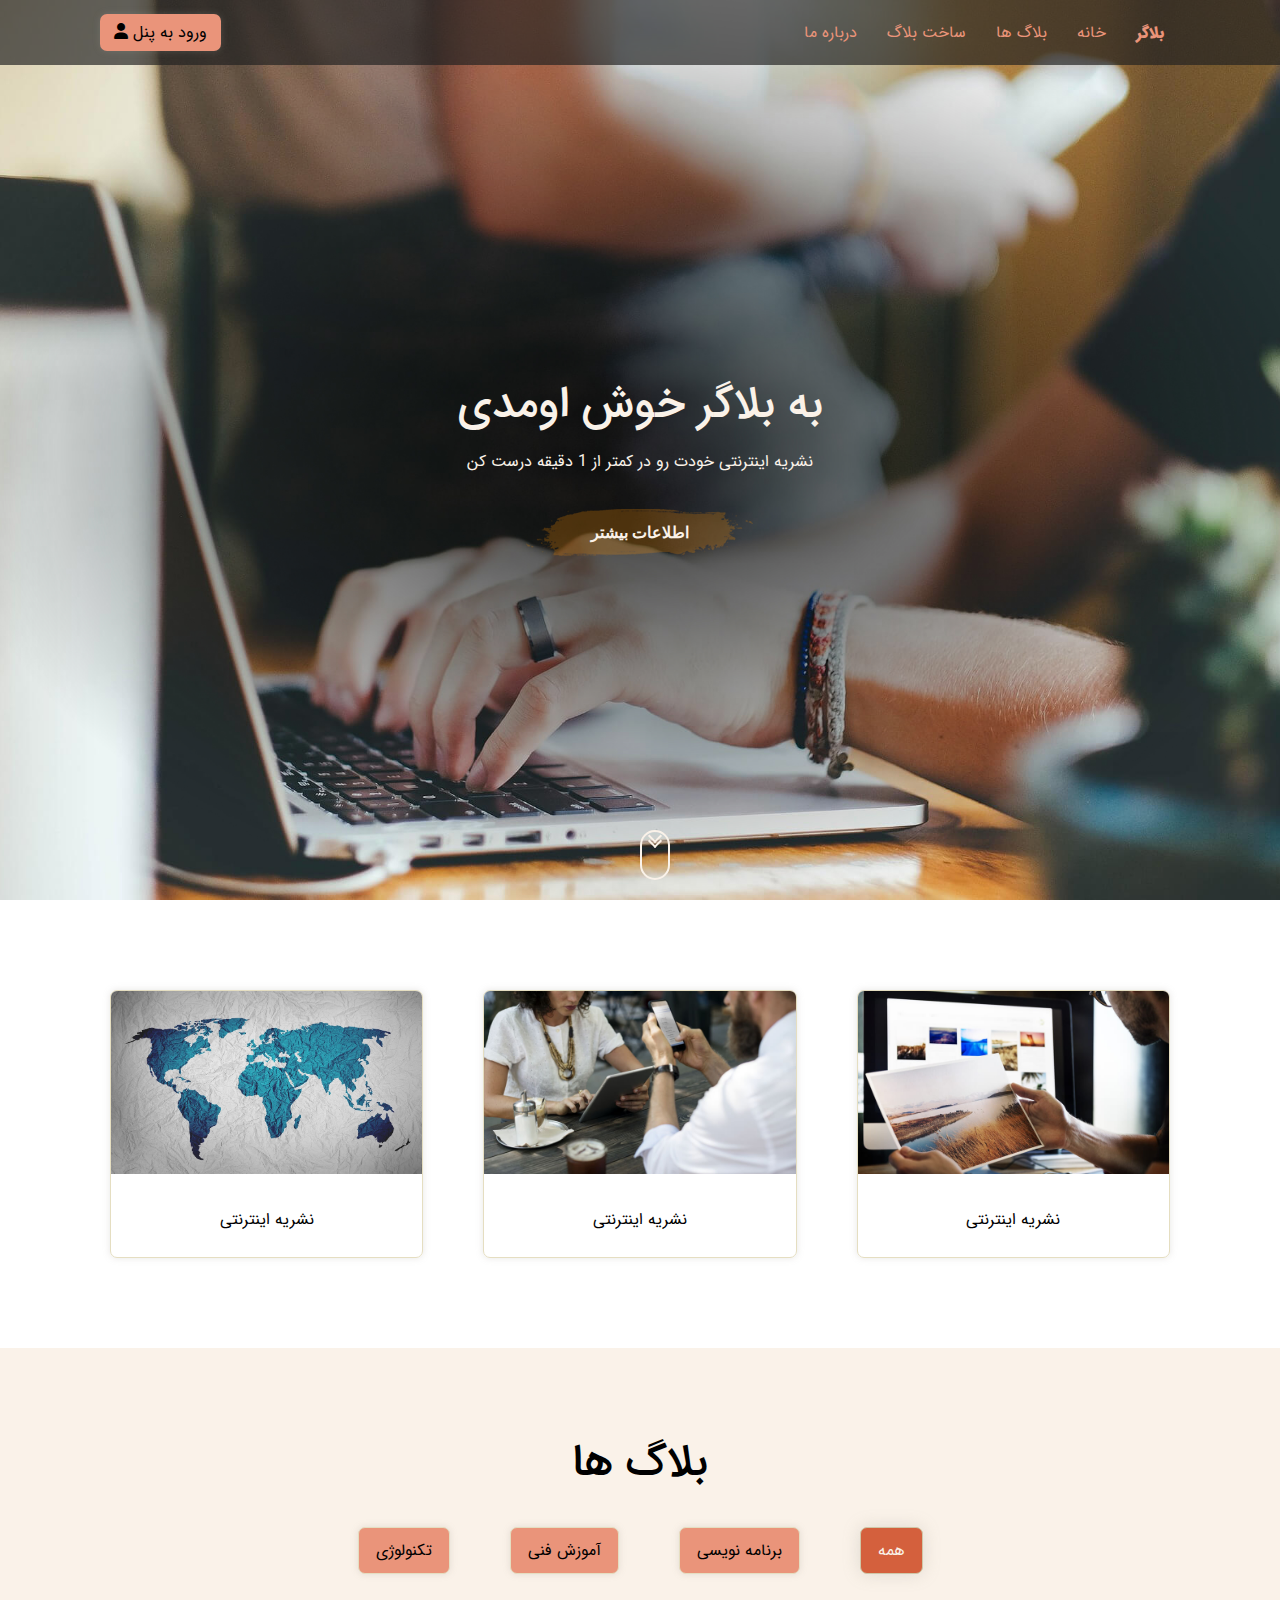
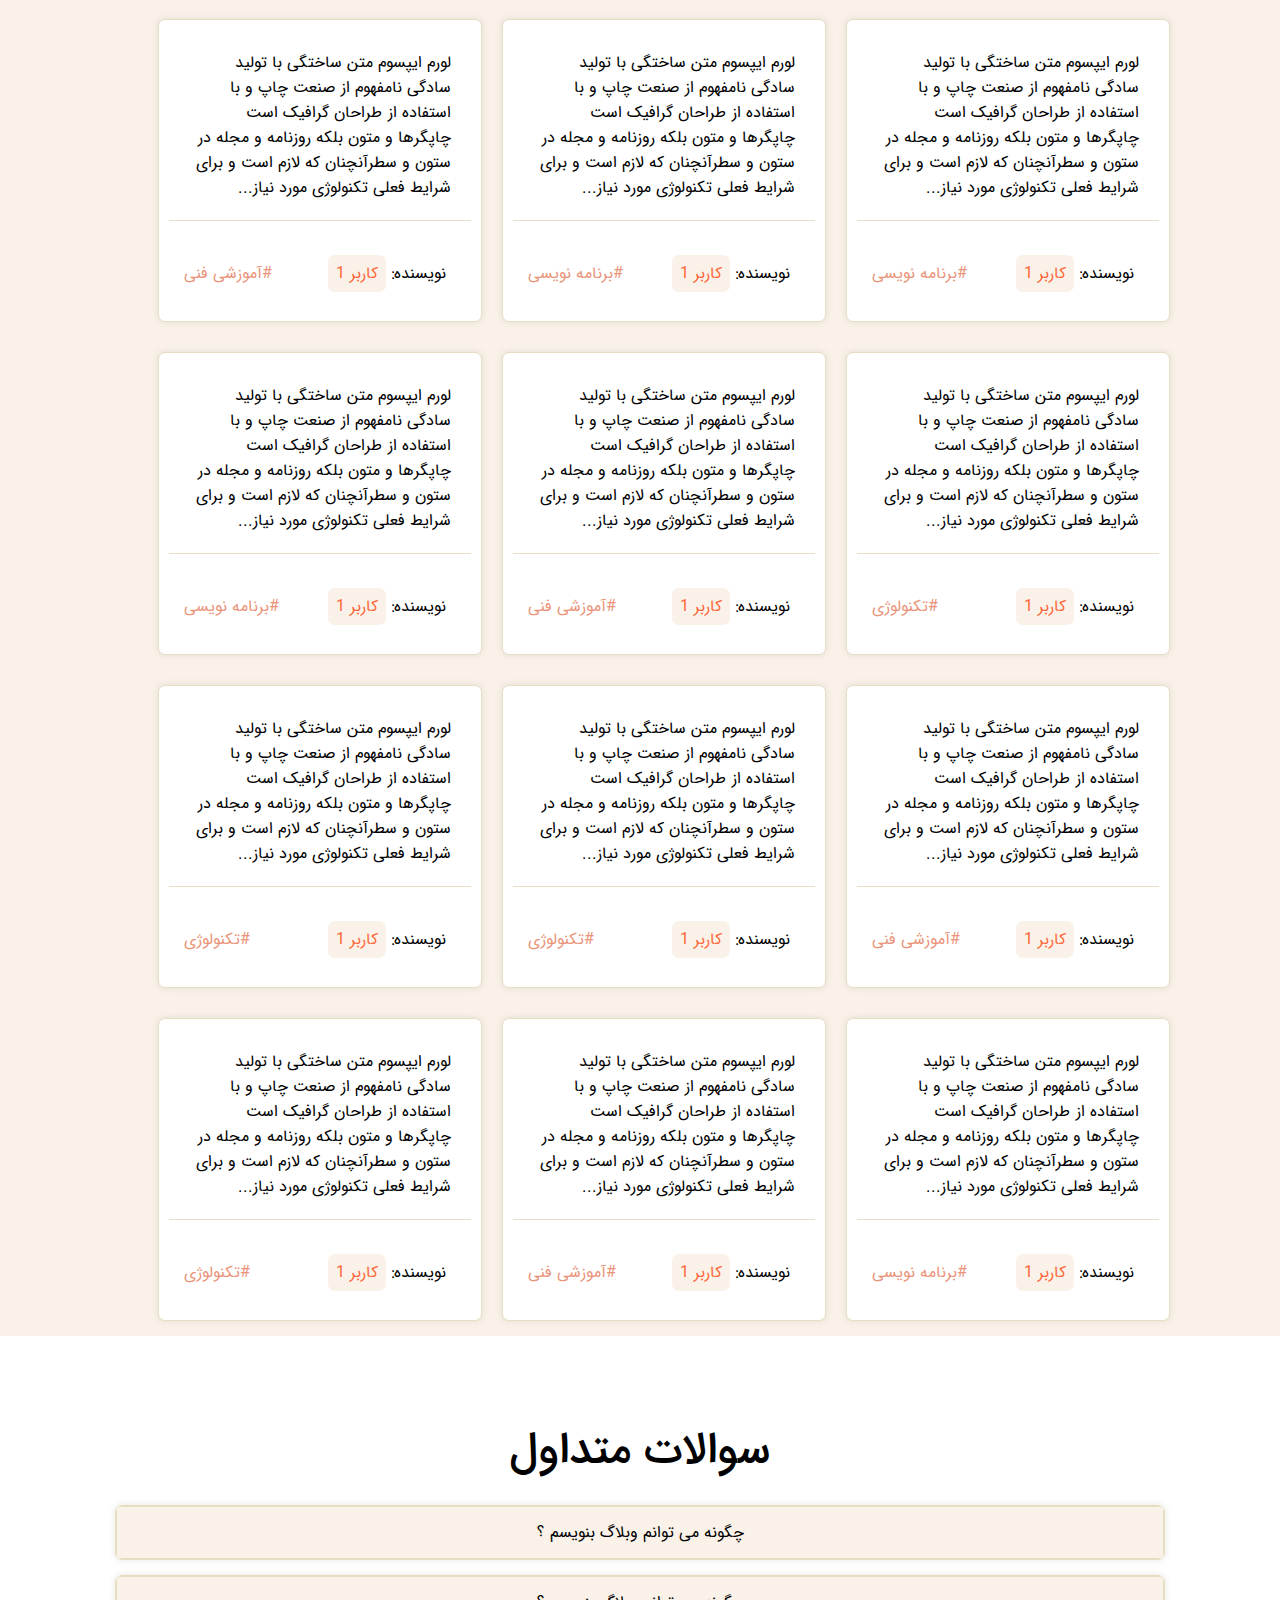
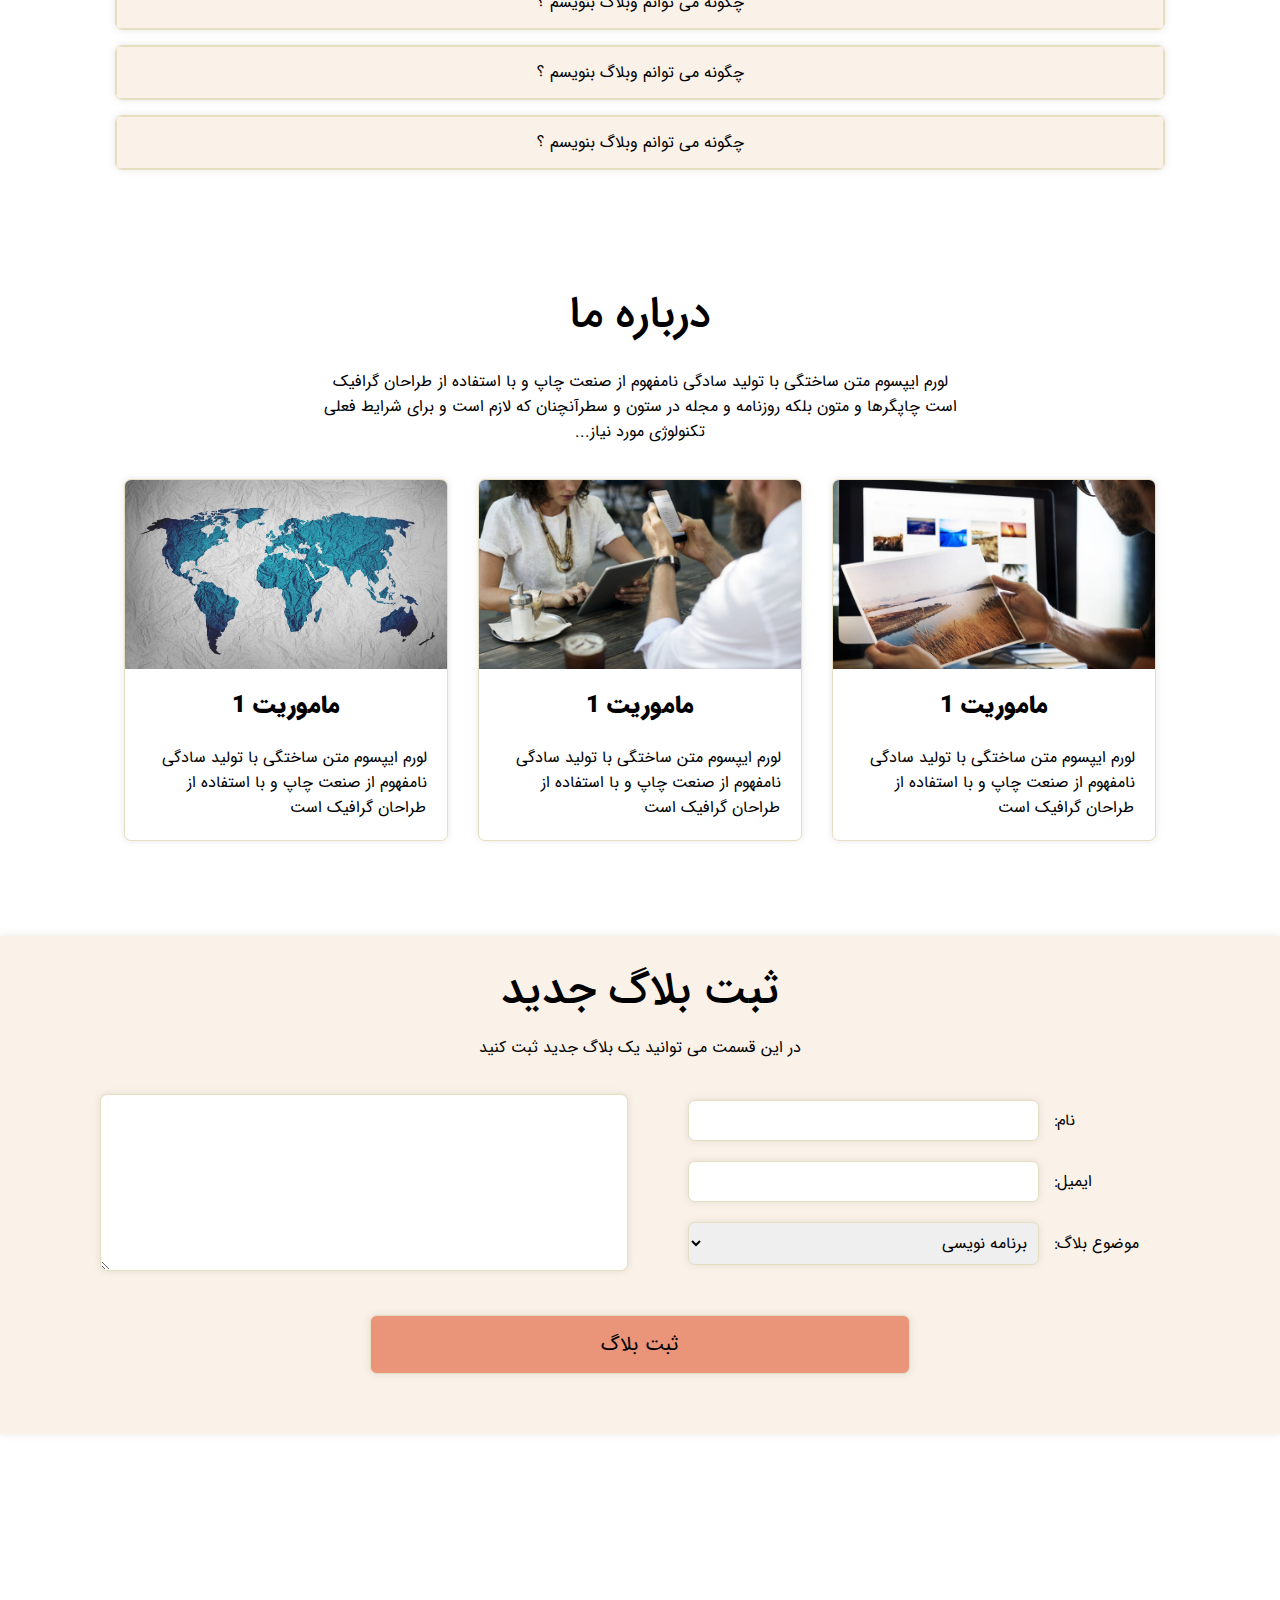
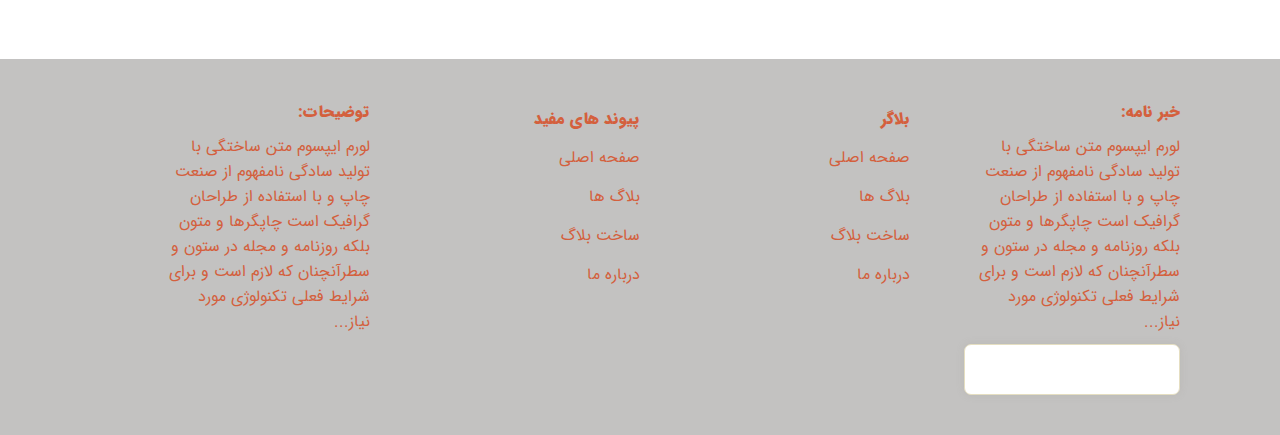
==== Assets/index.html @ 8d6fc024 "home page 1" ====
<!DOCTYPE html>
<html lang="en">

<head>
    <meta charset="UTF-8">
    <meta http-equiv="X-UA-Compatible" content="IE=edge">
    <meta name="viewport" content="width=device-width, initial-scale=1.0">
    <link rel="stylesheet" href="https://cdnjs.cloudflare.com/ajax/libs/font-awesome/6.0.0/css/all.min.css">
    <script src="./javascript/jquery-3.6.0.min.js"></script>
    <link rel="stylesheet" href="./css/home.css">
    <link rel="stylesheet" href="./css/style.css">
    <title>home page</title>
</head>

<body>
    <nav id="nav" class="padding-x" id="hero">
        <button class="open-menu"><i class="fas fa-bars"></i></button>
        <ul id="menu">
            <li class="close-menu"><b><i style="color: var(--primary--color); font-size: 1.5rem; margin-bottom: 15px;" class="fas fa-close"></i></b></li>
            <li><b><a href="#nav">بلاگر</a></b></li>
            <li><a href="#nav">خانه</a></li>
            <li><a href="#blogs">بلاگ ها</a></li>
            <li><a href="#newblog">ساخت بلاگ</a></li>
            <li><a href="#about">درباره ما</a></li>
        </ul>
        <button id="login">ورود به پنل <i class='fas fa-user'></i></button>
    </nav>

    <header class="padding-x" id="hero">
        <div class="cover-background"></div>
        <div class="wellcome">
            <h1>به بلاگر خوش اومدی</h1>
            <p>نشریه اینترنتی خودت رو در کمتر از 1 دقیقه درست کن</p>
        </div>
        <button>اطلاعات بیشتر</button>
        <a id="scroll-down" href="#feature">
            <div class="scroll-down"></div>
        </a>
    </header>

    <main>
        <section id="feature" class="padding-x margin-t">
            <div class="feature-box">
                <div class="feature-header">
                    <img src="./image/feature/feature1.jpg" alt="">
                </div>
                <div class="feature-body">
                    <p>نشریه اینترنتی</p>
                </div>
            </div>

            <div class="feature-box">
                <div class="feature-header">
                    <img src="./image/feature/feature2.jpg" alt="">
                </div>
                <div class="feature-body">
                    <p>نشریه اینترنتی</p>
                </div>
            </div>

            <div class="feature-box feature-box3">
                <div class="feature-header">
                    <img src="./image/feature/feature3.jpg" width="100px" alt="">
                </div>
                <div class="feature-body">
                    <p>نشریه اینترنتی</p>
                </div>
            </div>
        </section>

        <section id="blogs" class="padding-x margin-t">
            <div id="blogs-header">
                <h2>بلاگ ها</h1>
            </div>
            <ul id="blogs-filter">
                <li class="filter-active" data-filter="*">همه</li>
                <li data-filter=".programming">برنامه نویسی</li>
                <li data-filter=".skill">آموزش فنی</li>
                <li data-filter=".technology">تکنولوژی</li>
            </ul>
            <div id="blogs-container">
                <div class="blog-box programming">
                    <div class="blog-card">
                        <div class="card-body">
                            <p>لورم ایپسوم متن ساختگی با تولید سادگی نامفهوم از صنعت چاپ و با استفاده از طراحان گرافیک
                                است چاپگرها و متون بلکه روزنامه و مجله در ستون و سطرآنچنان که لازم است و برای شرایط فعلی
                                تکنولوژی مورد نیاز...</p>
                        </div>
                        <div class="card-caption">
                            <p>نویسنده: <a href="#">کاربر 1</a></p>
                            <span>#برنامه نویسی</span>
                        </div>
                    </div>
                </div>
                <div class="blog-box programming">
                    <div class="blog-card">
                        <div class="card-body">
                            <p>لورم ایپسوم متن ساختگی با تولید سادگی نامفهوم از صنعت چاپ و با استفاده از طراحان گرافیک
                                است چاپگرها و متون بلکه روزنامه و مجله در ستون و سطرآنچنان که لازم است و برای شرایط فعلی
                                تکنولوژی مورد نیاز...</p>
                        </div>
                        <div class="card-caption">
                            <p>نویسنده: <a href="#">کاربر 1</a></p>
                            <span>#برنامه نویسی</span>
                        </div>
                    </div>
                </div>
                <div class="blog-box skill">
                    <div class="blog-card">
                        <div class="card-body">
                            <p>لورم ایپسوم متن ساختگی با تولید سادگی نامفهوم از صنعت چاپ و با استفاده از طراحان گرافیک
                                است چاپگرها و متون بلکه روزنامه و مجله در ستون و سطرآنچنان که لازم است و برای شرایط فعلی
                                تکنولوژی مورد نیاز...</p>
                        </div>
                        <div class="card-caption">
                            <p>نویسنده: <a href="#">کاربر 1</a></p>
                            <span>#آموزشی فنی</span>
                        </div>
                    </div>
                </div>
                <div class="blog-box technology">
                    <div class="blog-card">
                        <div class="card-body">
                            <p>لورم ایپسوم متن ساختگی با تولید سادگی نامفهوم از صنعت چاپ و با استفاده از طراحان گرافیک
                                است چاپگرها و متون بلکه روزنامه و مجله در ستون و سطرآنچنان که لازم است و برای شرایط فعلی
                                تکنولوژی مورد نیاز...</p>
                        </div>
                        <div class="card-caption">
                            <p>نویسنده: <a href="#">کاربر 1</a></p>
                            <span>#تکنولوژی</span>
                        </div>
                    </div>
                </div>
                <div class="blog-box skill">
                    <div class="blog-card">
                        <div class="card-body">
                            <p>لورم ایپسوم متن ساختگی با تولید سادگی نامفهوم از صنعت چاپ و با استفاده از طراحان گرافیک
                                است چاپگرها و متون بلکه روزنامه و مجله در ستون و سطرآنچنان که لازم است و برای شرایط فعلی
                                تکنولوژی مورد نیاز...</p>
                        </div>
                        <div class="card-caption">
                            <p>نویسنده: <a href="#">کاربر 1</a></p>
                            <span>#آموزشی فنی</span>
                        </div>
                    </div>
                </div>
                <div class="blog-box programming">
                    <div class="blog-card">
                        <div class="card-body">
                            <p>لورم ایپسوم متن ساختگی با تولید سادگی نامفهوم از صنعت چاپ و با استفاده از طراحان گرافیک
                                است چاپگرها و متون بلکه روزنامه و مجله در ستون و سطرآنچنان که لازم است و برای شرایط فعلی
                                تکنولوژی مورد نیاز...</p>
                        </div>
                        <div class="card-caption">
                            <p>نویسنده: <a href="#">کاربر 1</a></p>
                            <span>#برنامه نویسی</span>
                        </div>
                    </div>
                </div>
                <div class="blog-box skill">
                    <div class="blog-card">
                        <div class="card-body">
                            <p>لورم ایپسوم متن ساختگی با تولید سادگی نامفهوم از صنعت چاپ و با استفاده از طراحان گرافیک
                                است چاپگرها و متون بلکه روزنامه و مجله در ستون و سطرآنچنان که لازم است و برای شرایط فعلی
                                تکنولوژی مورد نیاز...</p>
                        </div>
                        <div class="card-caption">
                            <p>نویسنده: <a href="#">کاربر 1</a></p>
                            <span>#آموزشی فنی</span>
                        </div>
                    </div>
                </div>
                <div class="blog-box technology">
                    <div class="blog-card">
                        <div class="card-body">
                            <p>لورم ایپسوم متن ساختگی با تولید سادگی نامفهوم از صنعت چاپ و با استفاده از طراحان گرافیک
                                است چاپگرها و متون بلکه روزنامه و مجله در ستون و سطرآنچنان که لازم است و برای شرایط فعلی
                                تکنولوژی مورد نیاز...</p>
                        </div>
                        <div class="card-caption">
                            <p>نویسنده: <a href="#">کاربر 1</a></p>
                            <span>#تکنولوژی</span>
                        </div>
                    </div>
                </div>
                <div class="blog-box technology">
                    <div class="blog-card">
                        <div class="card-body">
                            <p>لورم ایپسوم متن ساختگی با تولید سادگی نامفهوم از صنعت چاپ و با استفاده از طراحان گرافیک
                                است چاپگرها و متون بلکه روزنامه و مجله در ستون و سطرآنچنان که لازم است و برای شرایط فعلی
                                تکنولوژی مورد نیاز...</p>
                        </div>
                        <div class="card-caption">
                            <p>نویسنده: <a href="#">کاربر 1</a></p>
                            <span>#تکنولوژی</span>
                        </div>
                    </div>
                </div>
                <div class="blog-box programming">
                    <div class="blog-card">
                        <div class="card-body">
                            <p>لورم ایپسوم متن ساختگی با تولید سادگی نامفهوم از صنعت چاپ و با استفاده از طراحان گرافیک
                                است چاپگرها و متون بلکه روزنامه و مجله در ستون و سطرآنچنان که لازم است و برای شرایط فعلی
                                تکنولوژی مورد نیاز...</p>
                        </div>
                        <div class="card-caption">
                            <p>نویسنده: <a href="#">کاربر 1</a></p>
                            <span>#برنامه نویسی</span>
                        </div>
                    </div>
                </div>
                <div class="blog-box skill">
                    <div class="blog-card">
                        <div class="card-body">
                            <p>لورم ایپسوم متن ساختگی با تولید سادگی نامفهوم از صنعت چاپ و با استفاده از طراحان گرافیک
                                است چاپگرها و متون بلکه روزنامه و مجله در ستون و سطرآنچنان که لازم است و برای شرایط فعلی
                                تکنولوژی مورد نیاز...</p>
                        </div>
                        <div class="card-caption">
                            <p>نویسنده: <a href="#">کاربر 1</a></p>
                            <span>#آموزشی فنی</span>
                        </div>
                    </div>
                </div>
                <div class="blog-box technology">
                    <div class="blog-card">
                        <div class="card-body">
                            <p>لورم ایپسوم متن ساختگی با تولید سادگی نامفهوم از صنعت چاپ و با استفاده از طراحان گرافیک
                                است چاپگرها و متون بلکه روزنامه و مجله در ستون و سطرآنچنان که لازم است و برای شرایط فعلی
                                تکنولوژی مورد نیاز...</p>
                        </div>
                        <div class="card-caption">
                            <p>نویسنده: <a href="#">کاربر 1</a></p>
                            <span>#تکنولوژی</span>
                        </div>
                    </div>
                </div>
            </div>
        </section>

        <section id="faq" class="padding-x margin-t">
            <div class="faq-header">
                <h2>سوالات متداول</h2>
            </div>
            <div class="faq-box">
                <div class="faq-question">چگونه می توانم وبلاگ بنویسم ؟</div>
                <div class="faq-answer faq-answer-hidden">از منو بالا روی زیر منو ساخت وبلاگ کلیک کنید و بعد ...</div>
            </div>
            <div class="faq-box">
                <div class="faq-question">چگونه می توانم وبلاگ بنویسم ؟</div>
                <div class="faq-answer faq-answer-hidden">از منو بالا روی زیر منو ساخت وبلاگ کلیک کنید و بعد ...</div>
            </div>
            <div class="faq-box">
                <div class="faq-question">چگونه می توانم وبلاگ بنویسم ؟</div>
                <div class="faq-answer faq-answer-hidden">از منو بالا روی زیر منو ساخت وبلاگ کلیک کنید و بعد ...</div>
            </div>
            <div class="faq-box">
                <div class="faq-question">چگونه می توانم وبلاگ بنویسم ؟</div>
                <div class="faq-answer faq-answer-hidden">از منو بالا روی زیر منو ساخت وبلاگ کلیک کنید و بعد ...</div>
            </div>
        </section>

        <section id="about" class="margin-t padding-x">
            <div class="about-header">
                <h2>درباره ما</h2>
            </div>
            <div class="about-caption">
                لورم ایپسوم متن ساختگی با تولید سادگی نامفهوم از صنعت چاپ و با استفاده از طراحان گرافیک است چاپگرها و
                متون بلکه روزنامه و مجله در ستون و سطرآنچنان که لازم است و برای شرایط فعلی تکنولوژی مورد نیاز...
            </div>
            <div class="about-container">
                <div class="about-mission">
                    <div class="mission-header">
                        <img src="./image/feature/feature1.jpg" alt="">
                    </div>
                    <div class="mission-body">
                        <h2>ماموریت 1</h2>
                        <p>لورم ایپسوم متن ساختگی با تولید سادگی نامفهوم از صنعت چاپ و با استفاده از طراحان گرافیک است
                        </p>
                    </div>
                </div>
                <div class="about-mission">
                    <div class="mission-header">
                        <img src="./image/feature/feature2.jpg" alt="">
                    </div>
                    <div class="mission-body">
                        <h2>ماموریت 1</h2>
                        <p>لورم ایپسوم متن ساختگی با تولید سادگی نامفهوم از صنعت چاپ و با استفاده از طراحان گرافیک است
                        </p>
                    </div>
                </div>
                <div class="about-mission">
                    <div class="mission-header">
                        <img src="./image/feature/feature3.jpg" alt="">
                    </div>
                    <div class="mission-body">
                        <h2>ماموریت 1</h2>
                        <p>لورم ایپسوم متن ساختگی با تولید سادگی نامفهوم از صنعت چاپ و با استفاده از طراحان گرافیک است
                        </p>
                    </div>
                </div>
            </div>
        </section>

        <section id="newblog" class="margin-t padding-x">
            <div class="newblog-header">
                <h2>ثبت بلاگ جدید</h2>
                <p>در این قسمت می توانید یک بلاگ جدید ثبت کنید</p>
            </div>
            <div class="newblog-container">
                <form action="#" id="form">
                    <div class="form-box">
                        <div class="input-box">
                            <div>
                                <label for="name">
                                    نام:
                                </label>
                                <input id="input-name" name="name" type="text" required>
                            </div>
                            <div>
                                <label for="email">
                                    ایمیل:
                                </label>
                                <input id="input-email" name="email" type="email" required>
                            </div>
                            <label for="subject">موضوع بلاگ:</label>
                            <select id="subject" required>
                                <option value="programming">برنامه نویسی</option>
                                <option value="skill">مهارت فنی</option>
                                <option value="technology">تکنولوژی</option>
                            </select>
                        </div>
                        <textarea name="comment" id="newblog-comment" rows="7"></textarea>
                    </div>
                    <button type="submit">ثبت بلاگ</button>
                </form>
            </div>
        </section>
        <br><br><br><br><br><br><br><br><br>
    </main>

    <footer id="footer" class="padding-x">
        <div class="footer-container">
            <div class="columns">
                <div class="col">
                    <b>خبر نامه:</b>
                    <p>لورم ایپسوم متن ساختگی با تولید سادگی نامفهوم از صنعت چاپ و با استفاده از طراحان گرافیک است
                        چاپگرها و متون بلکه روزنامه و مجله در ستون و سطرآنچنان که لازم است و برای شرایط فعلی تکنولوژی
                        مورد نیاز...</p>
                    <input type="text">
                </div>
                <div class="col">
                    <ul>
                        <li><b><a href="#">بلاگر</a></b></li>
                        <li><a href="#">صفحه اصلی</a></li>
                        <li><a href="#">بلاگ ها</a></li>
                        <li><a href="#">ساخت بلاگ</a></li>
                        <li><a href="#">درباره ما</a></li>
                    </ul>
                </div>
                <div class="col">
                    <ul>
                        <li><b>پیوند های مفید</b></li>
                        <li><a href="#">صفحه اصلی</a></li>
                        <li><a href="#">بلاگ ها</a></li>
                        <li><a href="#">ساخت بلاگ</a></li>
                        <li><a href="#">درباره ما</a></li>
                    </ul>
                </div>
                <div class="col">
                    <b>توضیحات:</b>
                    <p>لورم ایپسوم متن ساختگی با تولید سادگی نامفهوم از صنعت چاپ و با استفاده از طراحان گرافیک است
                        چاپگرها و متون بلکه روزنامه و مجله در ستون و سطرآنچنان که لازم است و برای شرایط فعلی تکنولوژی
                        مورد نیاز...</p>
                </div>
            </div>
        </div>
    </footer>
    <script src="./javascript/isotope.pkgd.min.js"></script>
    <script src="./javascript/scripts.js"></script>
</body>

</html>
---- Assets/css/home.css ----
/*/ / /  nav section / / /*/

#nav {
  position: absolute;
  top: 0;
  left: 0;
  right: 0;
  display: flex;
  justify-content: space-between;
  align-items: center;
  flex-wrap: wrap;
  background-color: #212121ac;
}

#nav #menu {
  display: flex;
  justify-content: space-between;
  align-items: center;
  flex-wrap: wrap;
  list-style: none;
  padding: 15px 0;
  transition: 300ms ease;
}

#menu .close-menu {
  cursor: pointer;
  display: none;
}

#nav #menu li {
  padding: 5px 15px;
}

#nav #menu li a {
  text-decoration: none;
  color: var(--primary--color);
  transition: 300ms ease;
}

#nav #menu li a:hover {
  color: var(--hover);
}

#nav button.open-menu {
  display: none;
}

#nav button {
  padding: 5px 13px;
  border: 1px solid transparent;
  box-shadow: var(--boxshadow);
  border-radius: 7px;
  background-color: var(--primary--color);
  transition: 300ms;
  cursor: pointer;
  font-size: 1rem;
  font-family: IranSans;
}

#nav button:hover {
  color: var(--secondary--color);
  border: 1px solid var(--border--hover);
  box-shadow: var(--boxshadow--hover);
  background-color: var(--hover);
}

/*/ / /  hero header section / / /*/

#hero {
  background-image: url(../image/hero1.jpg);
  background-size: cover;
  background-position: center;
  width: 100%;
  height: 100vh;
  min-height: 500px;
  background-color: var(--primary--color);
  display: flex;
  flex-direction: column;
  align-items: center;
  justify-content: center;
}

#hero button {
  background-image: url(../image/button.png);
  background-color: transparent;
  background-repeat: no-repeat;
  background-position: left center;
  outline: none;
  color: var(--secondary--color);
  border: none;
  padding: 14px 65px 14px 65px;
  cursor: pointer;
  font-weight: 600;
  font-size: 1rem;
  transition: 300ms ease;
}

#hero button:hover {
  color: var(--hover);
}

.wellcome {
  padding: 25px 100px;
  color: var(--secondary--color);
}

#hero .wellcome h1 {
  font-weight: 500;
  font-size: 2.75rem;
}

#sec-2 {
  background-color: var(--secondary--color);
}
.scroll-down {
  height: 50px;
  width: 30px;
  border: 2px solid var(--secondary--color);
  position: absolute;
  left: 50%;
  bottom: 20px;
  border-radius: 50px;
  cursor: pointer;
}
.scroll-down::before,
.scroll-down::after {
  content: "";
  position: absolute;
  top: 20%;
  left: 50%;
  height: 10px;
  width: 10px;
  transform: translate(-50%, -100%) rotate(45deg);
  border: 2px solid var(--secondary--color);
  border-top: transparent;
  border-left: transparent;
  animation: scroll-down 1s ease-in-out infinite;
}
.scroll-down::before {
  top: 30%;
  animation-delay: 0.3s;
  /* animation: scroll-down 1s ease-in-out infinite; */
}

@keyframes scroll-down {
  0% {
    /* top:20%; */
    opacity: 0;
  }
  30% {
    opacity: 1;
  }
  60% {
    opacity: 1;
  }
  100% {
    top: 90%;
    opacity: 0;
  }
}

/*/ / /  feature section / / /*/

#feature {
  display: flex;
  justify-content: space-between;
  align-items: center;
  flex-wrap: wrap;
}

#feature .feature-box {
  flex-basis: 29%;
  border: 1px solid var(--border);
  box-shadow: var(--boxshadow);
  border-radius: 7px;
  margin: 10px;
  overflow: hidden;
  transition: 300ms ease;
}

#feature .feature-box:hover {
  border: 1px solid var(--border--hover);
  box-shadow: var(--boxshadow--hover);
}

#feature img {
  width: 100%;
}

#feature .feature-box .feature-body {
  padding: 15px;
  text-align: center;
}

/*/ / /  blogs section / / /*/

#blogs {
  background-color: var(--secondary--color);
  padding-top: 80px;
  text-align: center;
}

#blogs h2 {
  font-weight: 500;
  font-size: 2.75rem;
}

#blogs a {
  text-decoration: none;
  color: #ff6739;
  background-color: var(--secondary--color);
  padding: 5px 7px;
  border-radius: 7px;
  transition: 300ms ease;
  border: 1px solid transparent;
}

#blogs a:hover {
  border: 1px solid var(--border);
  color: var(--hover);
}

#blogs ul {
  margin: auto;
  display: flex;

  padding: 30px 0;
  justify-content: center;
  list-style: none;
}

#blogs ul li {
  margin: 0 30px;
  background-color: var(--primary--color);
  border-radius: 7px;
  padding: 10px 17px;
  border: 1px solid var(--border);
  box-shadow: var(--boxshadow);
  cursor: pointer;
  transition: 300ms ease;
}

#blogs ul li:hover,
#blogs ul li.filter-active {
  border: 1px solid var(--border--hover);
  box-shadow: var(--boxshadow--hover);
  background-color: var(--hover);
  color: var(--secondary--color);
}

#blogs-container {
  display: flex;
  align-items: center;
  justify-content: space;
  flex-wrap: wrap;
}

#blogs-container .blog-box {
  width: 30%;
  background-color: white;
  border-radius: 7px;
  margin: 15px 10px;
  padding: 10px;
  border: 1px solid var(--border);
  box-shadow: var(--boxshadow);
}

#blogs-container .blog-box:hover {
  border: 1px solid var(--border--hover);
}

#blogs-container .blog-box:hover span {
  color: var(--hover);
}

.blog-box .card-body {
  padding: 10px;
  text-align: right;
  cursor: pointer;
}

.blog-box .card-caption {
  display: flex;
  align-items: center;
  justify-content: space-between;
  border-top: 1px solid var(--border);
  padding: 15px;
  padding-top: 30px;
}

.blog-box .card-caption span {
  transition: 300ms ease;
  color: var(--primary--color);
}

/*/ / /  faq section / / /*/

#faq {
  text-align: center;
}

#faq .faq-header h2 {
  font-weight: 500;
  font-size: 2.75rem;
  margin-bottom: 20px;
}

.faq-box {
  border: 1px solid var(--border);
  box-shadow: var(--boxshadow);
  border-radius: 7px;
  margin: 15px;
  cursor: pointer;
  overflow: hidden;
}

#faq .faq-box .faq-question,
.faq-answer {
  background-color: var(--secondary--color);
  padding: 13px;
}

#faq .faq-box .faq-question {
  border: 1px solid var(--border);
}

#faq .faq-box .faq-answer-hidden {
  background-color: rgba(250, 233, 214, 0.768);
  display: none;
}

/*/ / /  about section / / /*/

#about {
  padding-top: 30px;
  text-align: center;
  background-image: url(../image/bg-world.jpg);
  background-position: center;
  background-repeat: no-repeat;
  background-size: cover;
  background-attachment: fixed;
}

#about .about-header h2 {
  font-weight: 500;
  font-size: 2.75rem;
}

#about .about-caption {
  width: 60%;
  margin: auto;
  padding: 20px 0;
}

.about-container {
  display: flex;
  justify-content: center;
  align-items: center;
}

.about-mission {
  flex-basis: 30%;
  background-color: rgb(255, 255, 255);
  border: 1px solid var(--border);
  box-shadow: var(--boxshadow);
  border-radius: 7px;
  overflow: hidden;
  margin: 15px;
}

.about-container .mission-header img {
  width: 100%;
}

.about-container .mission-body {
  padding: 0 10px 10px 10px;
}
.about-container .mission-body h2,
p {
  padding: 10px;
}

.about-container .mission-body p {
  text-align: right;
}

/*/ / /  newblog section / / /*/

#newblog {
  background-color: var(--secondary--color);
  text-align: center;
  box-shadow: var(--boxshadow);
  padding-top: 20px;
  padding-bottom: 20px;
}

#newblog .newblog-header h2 {
  font-weight: 500;
  font-size: 2.75rem;
}

#newblog .form-box {
  display: flex;
  justify-content: space-between;
  align-items: center;
  margin-top: 20px;
}

#newblog .input-box {
  width: 100%;
  text-align: left;
  padding-left: 50px;
}

#newblog .input-box input {
  width: 70%;
  border: 1px solid var(--border);
  box-shadow: var(--boxshadow);
  font-size: 1rem;
  border-radius: 7px;
  font-family: IranSans;
  margin: 10px;
  padding: 7px;
}

#newblog select {
  margin: 10px;
  padding: 7px;
  width: 70%;
  border: 1px solid var(--border);
  box-shadow: var(--boxshadow);
  font-size: 1rem;
  border-radius: 7px;
  font-family: IranSans;
}

#newblog textarea {
  width: 100%;
  border: 1px solid var(--border);
  box-shadow: var(--boxshadow);
  font-size: 1rem;
  border-radius: 7px;
  font-family: IranSans;
}

#newblog textarea:focus,
#newblog input:focus,
#newblog select:focus {
  outline: 1px solid var(--primary--color);
}

#newblog button {
  width: 50%;
  padding: 13px;
  margin: 40px 0;
  border: 1px solid var(--border);
  box-shadow: var(--boxshadow);
  border-radius: 7px;
  font-size: 1.25rem;
  background-color: var(--primary--color);
  transition: 300ms;
  cursor: pointer;
  font-family: IranSans;
}

#newblog button:hover {
  background-color: var(--hover);
  color: #fff;
}

/*/ / /  footer section / / /*/

#footer {
  background-color: #c3c2c1;
  padding-top: 40px;
  padding-bottom: 40px;
}

#footer .columns {
  display: flex;
}

#footer .columns .col {
  flex-basis: 25%;
}

#footer .columns ul {
  list-style: none;
}

#footer .columns li {
  padding: 7px 0;
}

#footer a {
  text-decoration: none;
  color: var(--hover);
  padding: 5px 7px;
  border-radius: 7px;
  transition: 300ms ease;
  padding: 7px 0;
}

#footer a:hover {
  color: #ff6739;
}

#footer .col p,
#footer .col b {
  width: 80%;
  color: var(--hover);
  padding-right: 0;
}

#footer input {
  margin: auto;
  width: 80%;
  padding: 13px;
  border: 1px solid var(--border);
  box-shadow: var(--boxshadow);
  border-radius: 7px;
  font-size: 1.25rem;
}

#footer input:focus {
  outline: 2px solid var(--border--hover);
}
---- Assets/css/style.css ----
@font-face {
  font-family: "IranSans";
  font-weight: 200;
  src: url("../font/IRANSansWeb200.woff") format("woff");
}

@font-face {
  font-family: "IranSans";
  font-weight: 300;
  src: url("../font/IRANSansWeb300.woff") format("woff");
}

@font-face {
  font-family: "IranSans";
  font-weight: 400;
  src: url("../font/IRANSansWeb400.woff") format("woff");
}

@font-face {
  font-family: "IranSans";
  font-weight: 500;
  src: url("../font/IRANSansWeb500.woff") format("woff");
}

@font-face {
  font-family: "IranSans";
  font-weight: 600;
  src: url("../font/IRANSansWeb600.woff") format("woff");
}

@font-face {
  font-family: "IranSans";
  font-weight: 900;
  src: url("../font/IRANSansWeb900.woff") format("woff");
}

:root {
  --primary--color: #ea947a;
  --secondary--color: #faf2e9;
  --hover: #d4603d;
  --border: #e5dec1;
  --border--hover: #cfc7a8;
  --boxshadow: 0 0 7px #a2a09642;
  --boxshadow--hover: 0 0 17px rgba(152, 150, 140, 0.269);
}

*,
*::after,
*::before {
  box-sizing: border-box;
  margin: 0;
  padding: 0;
}

html {
  scroll-behavior: smooth;
}

body {
  direction: rtl;
  text-align: right;
  font-family: IranSans;
  font-size: 16px;
}

.padding-x {
  padding-left: 100px;
  padding-right: 100px;
}

.margin-t {
  margin-top: 80px;
}

@media screen and (max-width: 768px) {
  .padding-x {
    padding-left: 10px;
    padding-right: 10px;
  }

  .margin-t {
    margin-top: 30px;
  }

  /*/ / /  nav section / / /*/

  #nav {
    justify-content: space-between;
    padding: 15px;
  }

  #nav #menu {
    position: absolute;
    background-color: rgba(110, 110, 110, 0.95);
    top: 0;
    right: -250px;
    flex-direction: column;
    width: 250px;
    height: 100vh;
    padding: 30px;
    justify-content: flex-start;
  }

  #nav #menu .close-menu {
    display: block;
  }

  #scroll-down {
    display: none;
  }

  #nav button.open-menu {
    display: block;
  }

  #nav #menu button {
    display: block;
  }

  /*/ / /  header section / / /*/

  #hero .wellcome h1 {
    font-weight: 500;
    font-size: 1.75rem;
  }

  /*/ / /  feature section / / /*/

  #feature {
    display: flex;
    justify-content: center;
    align-items: center;
    flex-wrap: wrap;
  }

  #feature .feature-box {
    flex-basis: 40%;
  }
  #feature .feature-box3 {
    display: none;
  }

  /* / / / blugs section / / /  */

  #blogs h2 {
    font-weight: 500;
    font-size: 2rem;
  }

  #blogs ul {
    margin: auto;
    display: block;
    padding: 30px 0;
  }

  #blogs ul li {
    width: 80%;
    margin: 5px auto;
  }

  #blogs #blogs-container {
    display: flex !important;
    align-items: center !important;
    justify-content: center !important;
    flex-direction: column;
  }

  #blogs-container .blog-box {
    width: 50%;
    background-color: white;
    border-radius: 7px;
    padding: 10px;
    border: 1px solid var(--border);
    box-shadow: var(--boxshadow);
  }

  /* / / / blugs section / / /  */


}
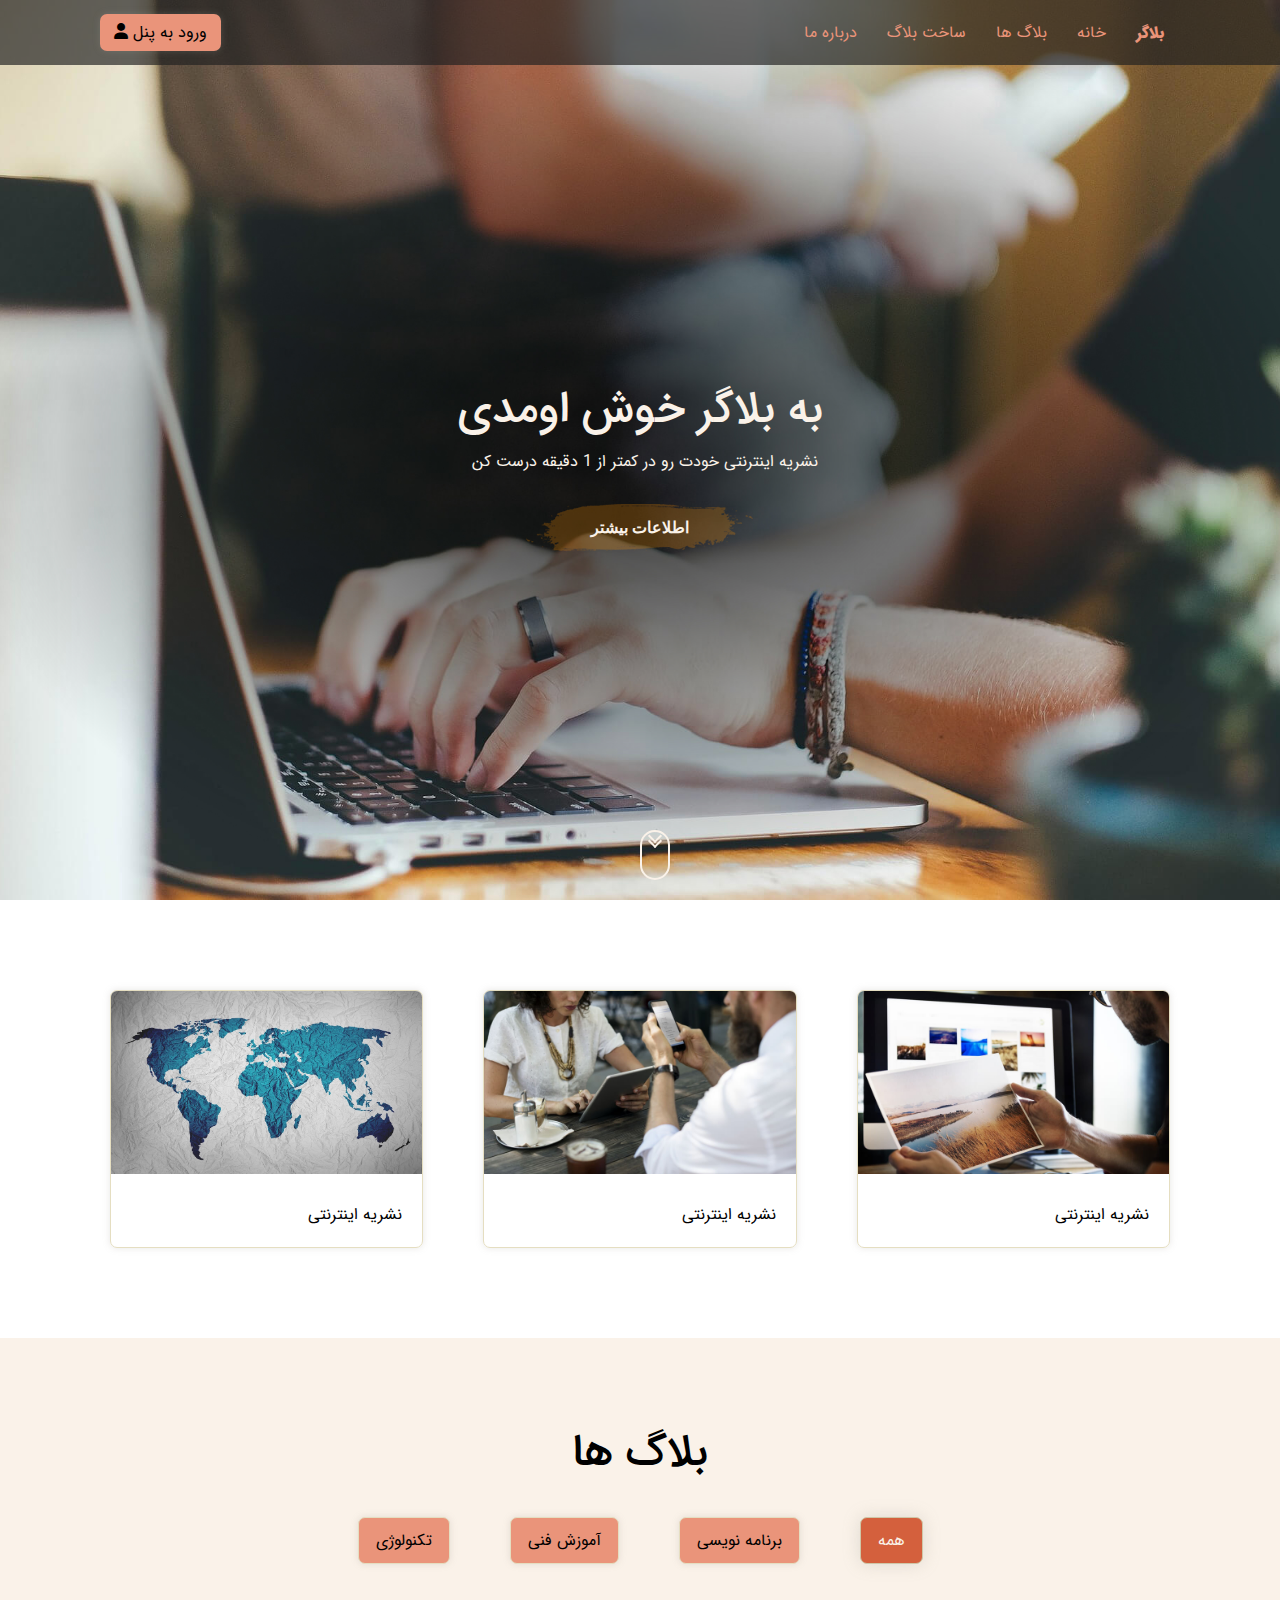
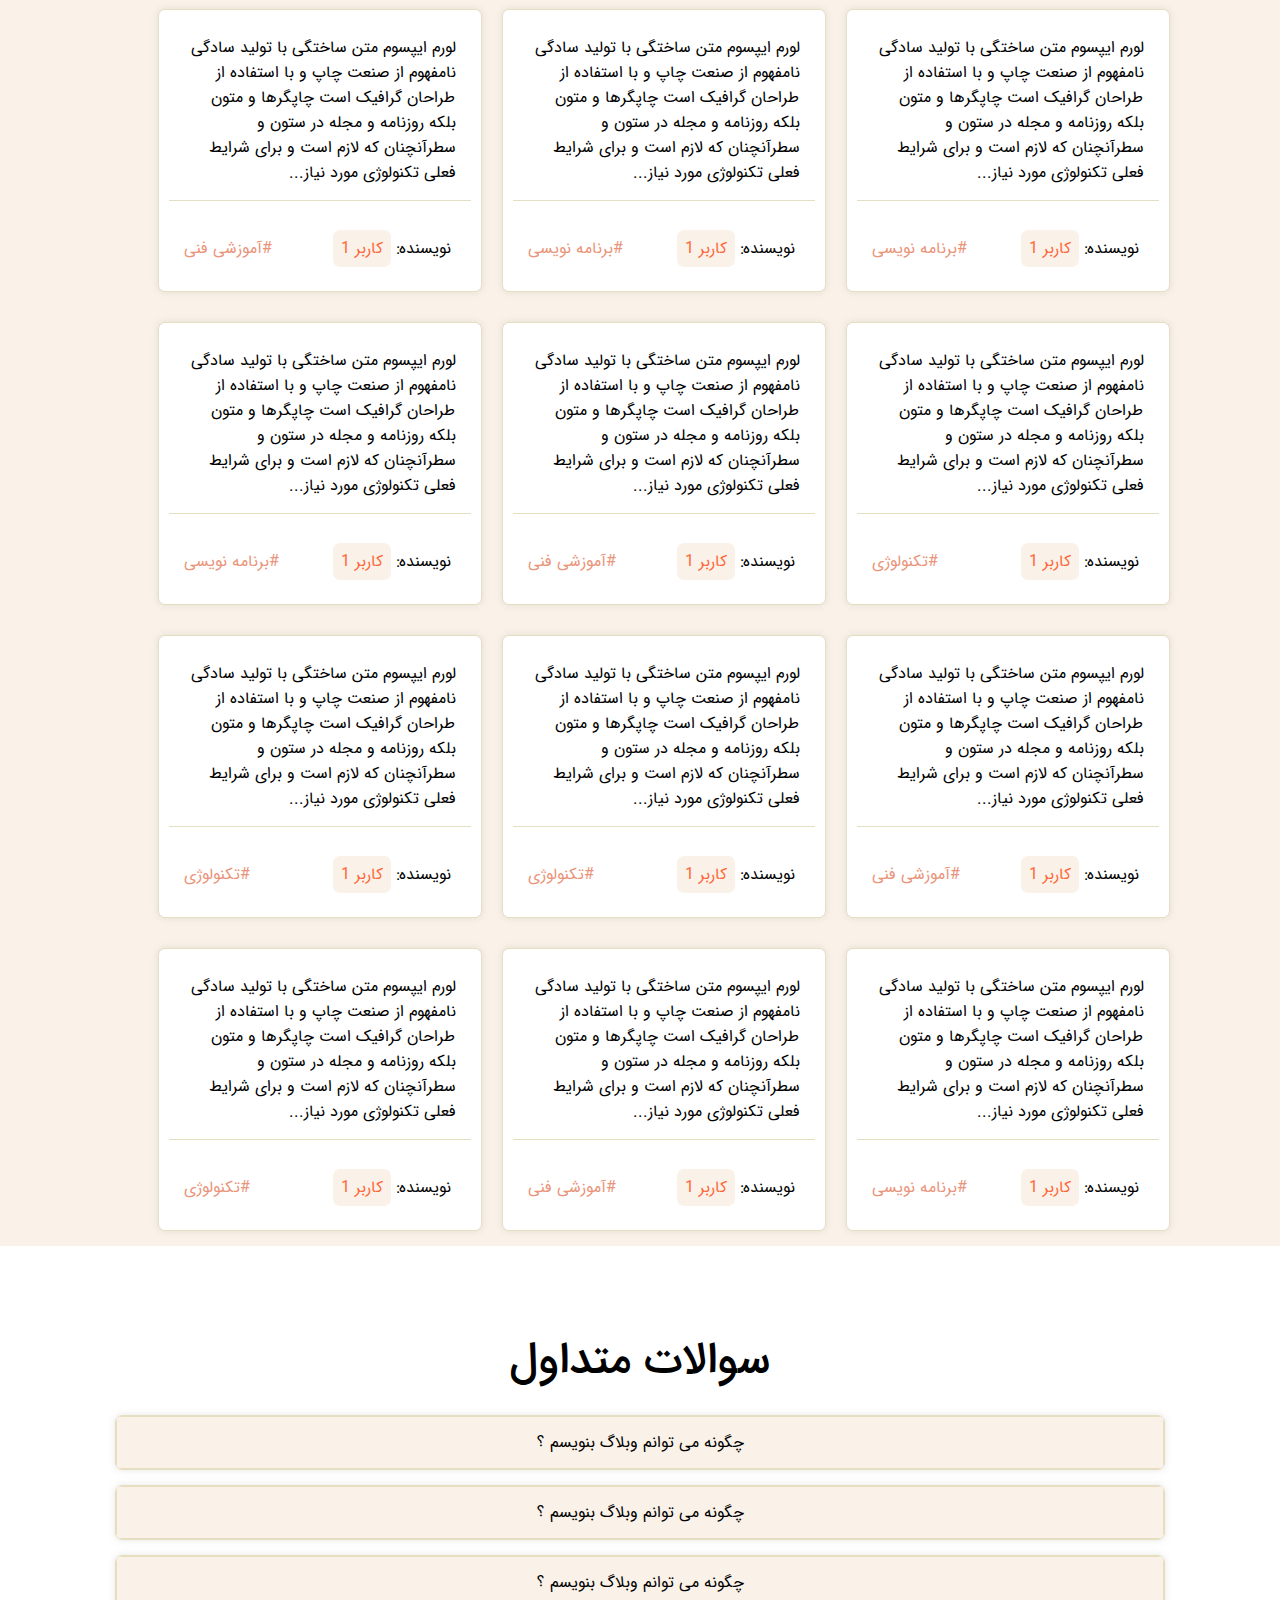
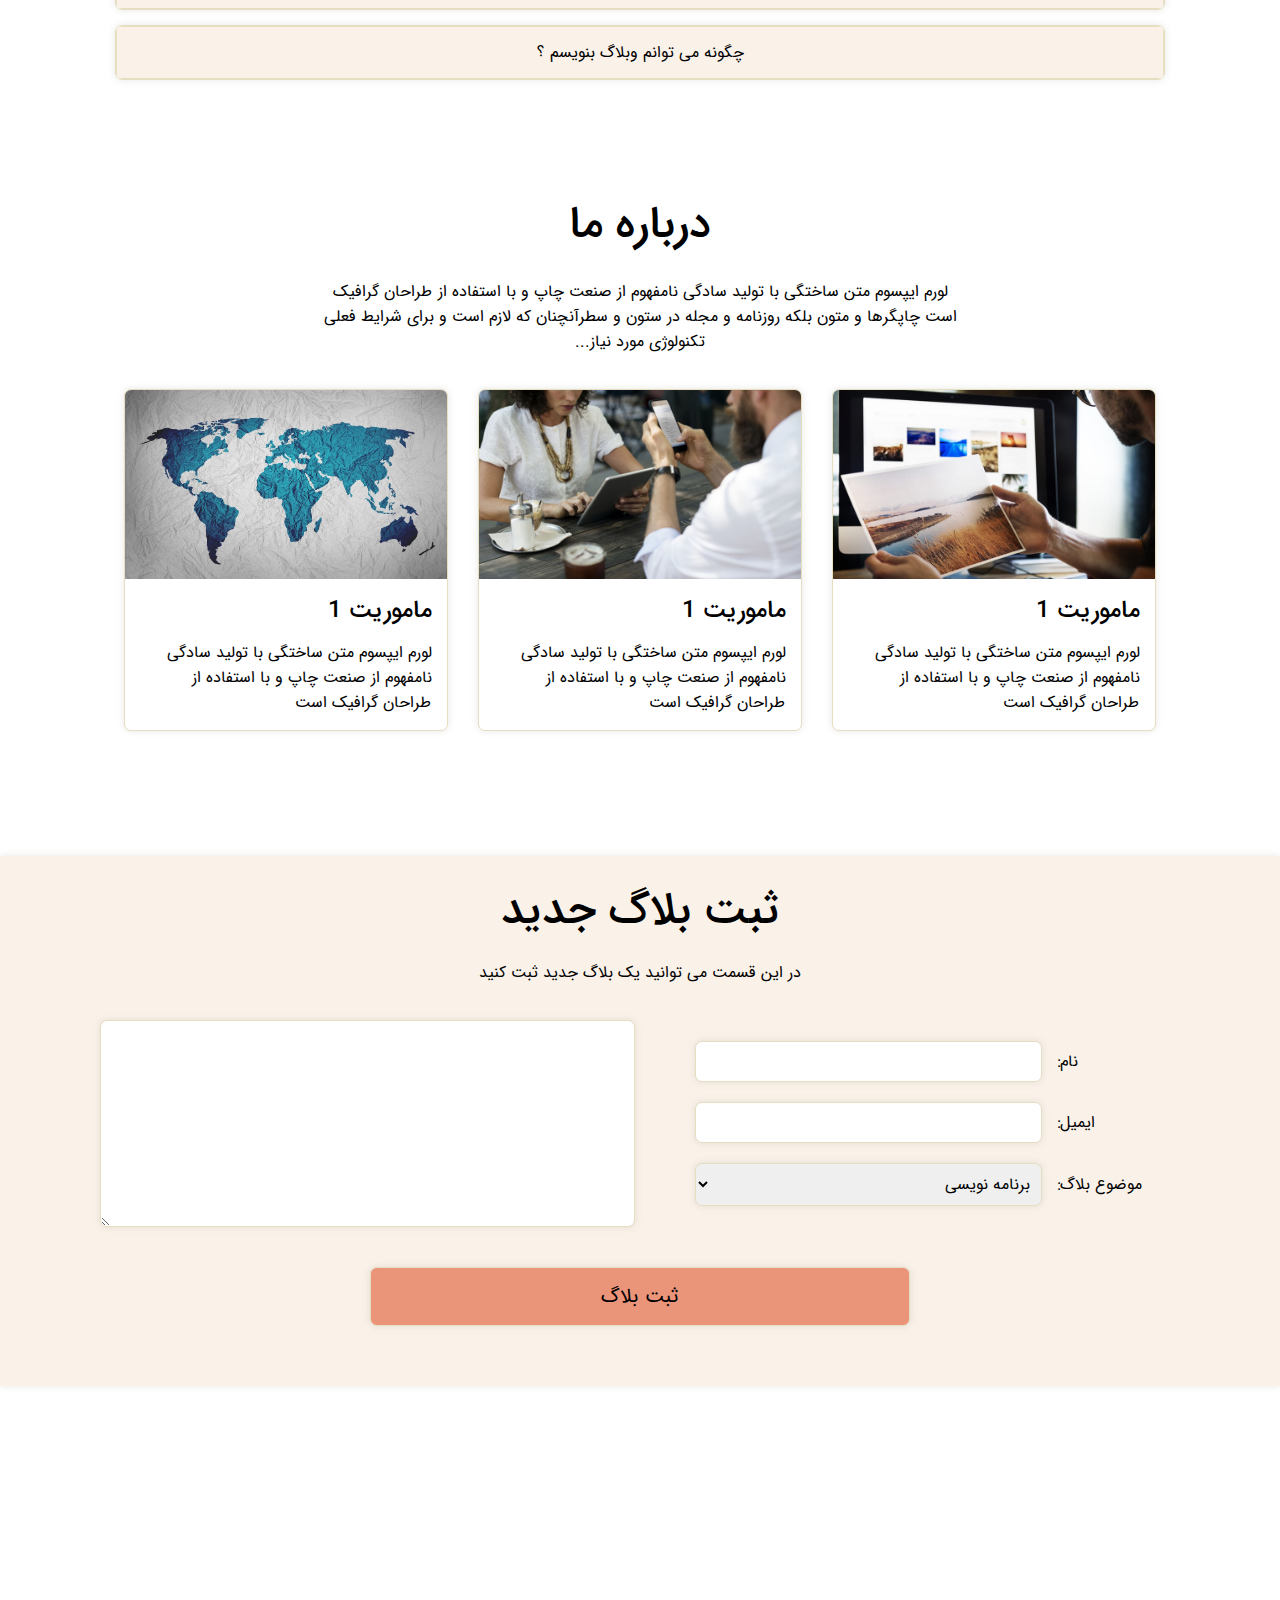
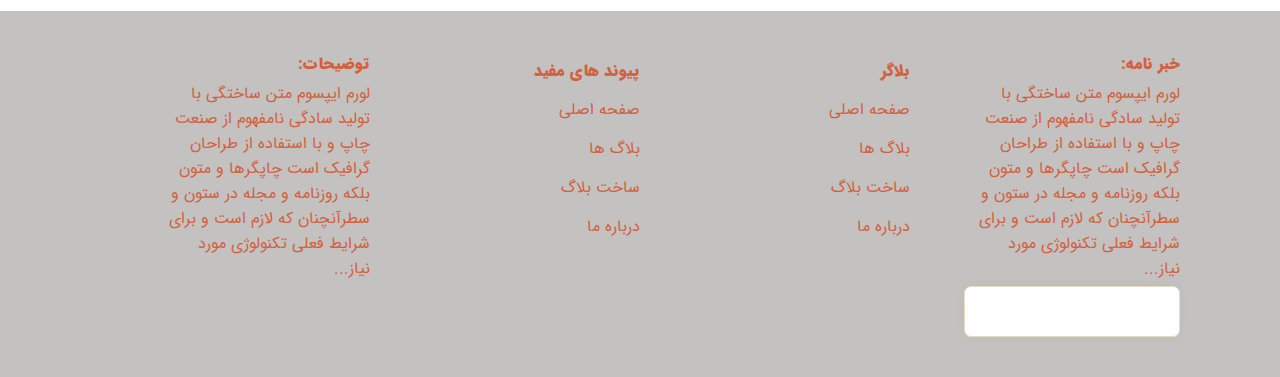
==== commit 5ed24af1: "home page 2" ====
--- a/Assets/index.html
+++ b/Assets/index.html
@@ -16,7 +16,8 @@
     <nav id="nav" class="padding-x" id="hero">
         <button class="open-menu"><i class="fas fa-bars"></i></button>
         <ul id="menu">
-            <li class="close-menu"><b><i style="color: var(--primary--color); font-size: 1.5rem; margin-bottom: 15px;" class="fas fa-close"></i></b></li>
+            <li class="close-menu"><b><i style="color: var(--primary--color); font-size: 1.5rem; margin-bottom: 15px;"
+                        class="fas fa-close"></i></b></li>
             <li><b><a href="#nav">بلاگر</a></b></li>
             <li><a href="#nav">خانه</a></li>
             <li><a href="#blogs">بلاگ ها</a></li>
@@ -73,10 +74,10 @@
                 <h2>بلاگ ها</h1>
             </div>
             <ul id="blogs-filter">
-                <li class="filter-active" data-filter="*">همه</li>
-                <li data-filter=".programming">برنامه نویسی</li>
-                <li data-filter=".skill">آموزش فنی</li>
-                <li data-filter=".technology">تکنولوژی</li>
+                <li id="all-fileds" class="filter-active">همه</li>
+                <li id="programming">برنامه نویسی</li>
+                <li id="skill">آموزش فنی</li>
+                <li id="technology">تکنولوژی</li>
             </ul>
             <div id="blogs-container">
                 <div class="blog-box programming">
@@ -289,7 +290,7 @@
                         </p>
                     </div>
                 </div>
-                <div class="about-mission">
+                <div class="about-mission about-mission3">
                     <div class="mission-header">
                         <img src="./image/feature/feature3.jpg" alt="">
                     </div>
--- a/Assets/css/home.css
+++ b/Assets/css/home.css
@@ -263,6 +263,7 @@
   padding: 10px;
   border: 1px solid var(--border);
   box-shadow: var(--boxshadow);
+  transition: 300ms;
 }
 
 #blogs-container .blog-box:hover {
@@ -333,6 +334,7 @@
 
 #about {
   padding-top: 30px;
+  padding-bottom: 30px;
   text-align: center;
   background-image: url(../image/bg-world.jpg);
   background-position: center;
@@ -375,12 +377,14 @@
 .about-container .mission-body {
   padding: 0 10px 10px 10px;
 }
+
+.about-container .mission-body h2 {
+  font-weight: 500;
+}
+
 .about-container .mission-body h2,
 p {
-  padding: 10px;
-}
-
-.about-container .mission-body p {
+  padding: 5px;
   text-align: right;
 }
 
@@ -397,6 +401,11 @@
 #newblog .newblog-header h2 {
   font-weight: 500;
   font-size: 2.75rem;
+}
+
+#newblog p {
+  text-align: center;
+  padding: 15px;
 }
 
 #newblog .form-box {
@@ -440,6 +449,7 @@
   box-shadow: var(--boxshadow);
   font-size: 1rem;
   border-radius: 7px;
+  padding: 15px;
   font-family: IranSans;
 }
 
--- a/Assets/css/style.css
+++ b/Assets/css/style.css
@@ -158,23 +158,64 @@
     margin: 5px auto;
   }
 
-  #blogs #blogs-container {
-    display: flex !important;
-    align-items: center !important;
-    justify-content: center !important;
+  #blogs-container .blog-box {
+    width: 80%;
+    margin: 15px auto;
+  }
+
+  /* / / / about section / / /  */
+
+  #about {
+    padding: 50px;
+  }
+
+  #about .about-header h2 {
+    font-size: 1.75rem;
+  }
+
+  #about .about-caption {
+    width: 80%;
+    margin: auto;
+    text-align: right;
+    padding-bottom: 20px;
+  }
+
+  .about-container {
+    display: none;
+  }
+
+  /* / / / newblog / / /  */
+
+  #newblog .form-box {
+    display: flex;
     flex-direction: column;
-  }
-
-  #blogs-container .blog-box {
-    width: 50%;
-    background-color: white;
-    border-radius: 7px;
+    justify-content: space-between;
+    align-items: center;
+    margin-top: 20px;
+  }
+
+  #newblog select {
+    margin-bottom: 25px;
+  }
+
+  #newblog textarea {
+    width: 82%;
+    padding: 15px;
+    margin: auto;
+  }
+  /* / / / footer section / / / */
+  #footer {
+    padding-top: 20px;
+    padding-bottom: 20px;
+  }
+
+  #footer .columns {
+    display: flex;
+    flex-wrap: wrap;
+  }
+
+  #footer .columns .col {
+    flex-basis: 50%;
     padding: 10px;
-    border: 1px solid var(--border);
-    box-shadow: var(--boxshadow);
-  }
-
-  /* / / / blugs section / / /  */
-
-
-}
+  }
+}
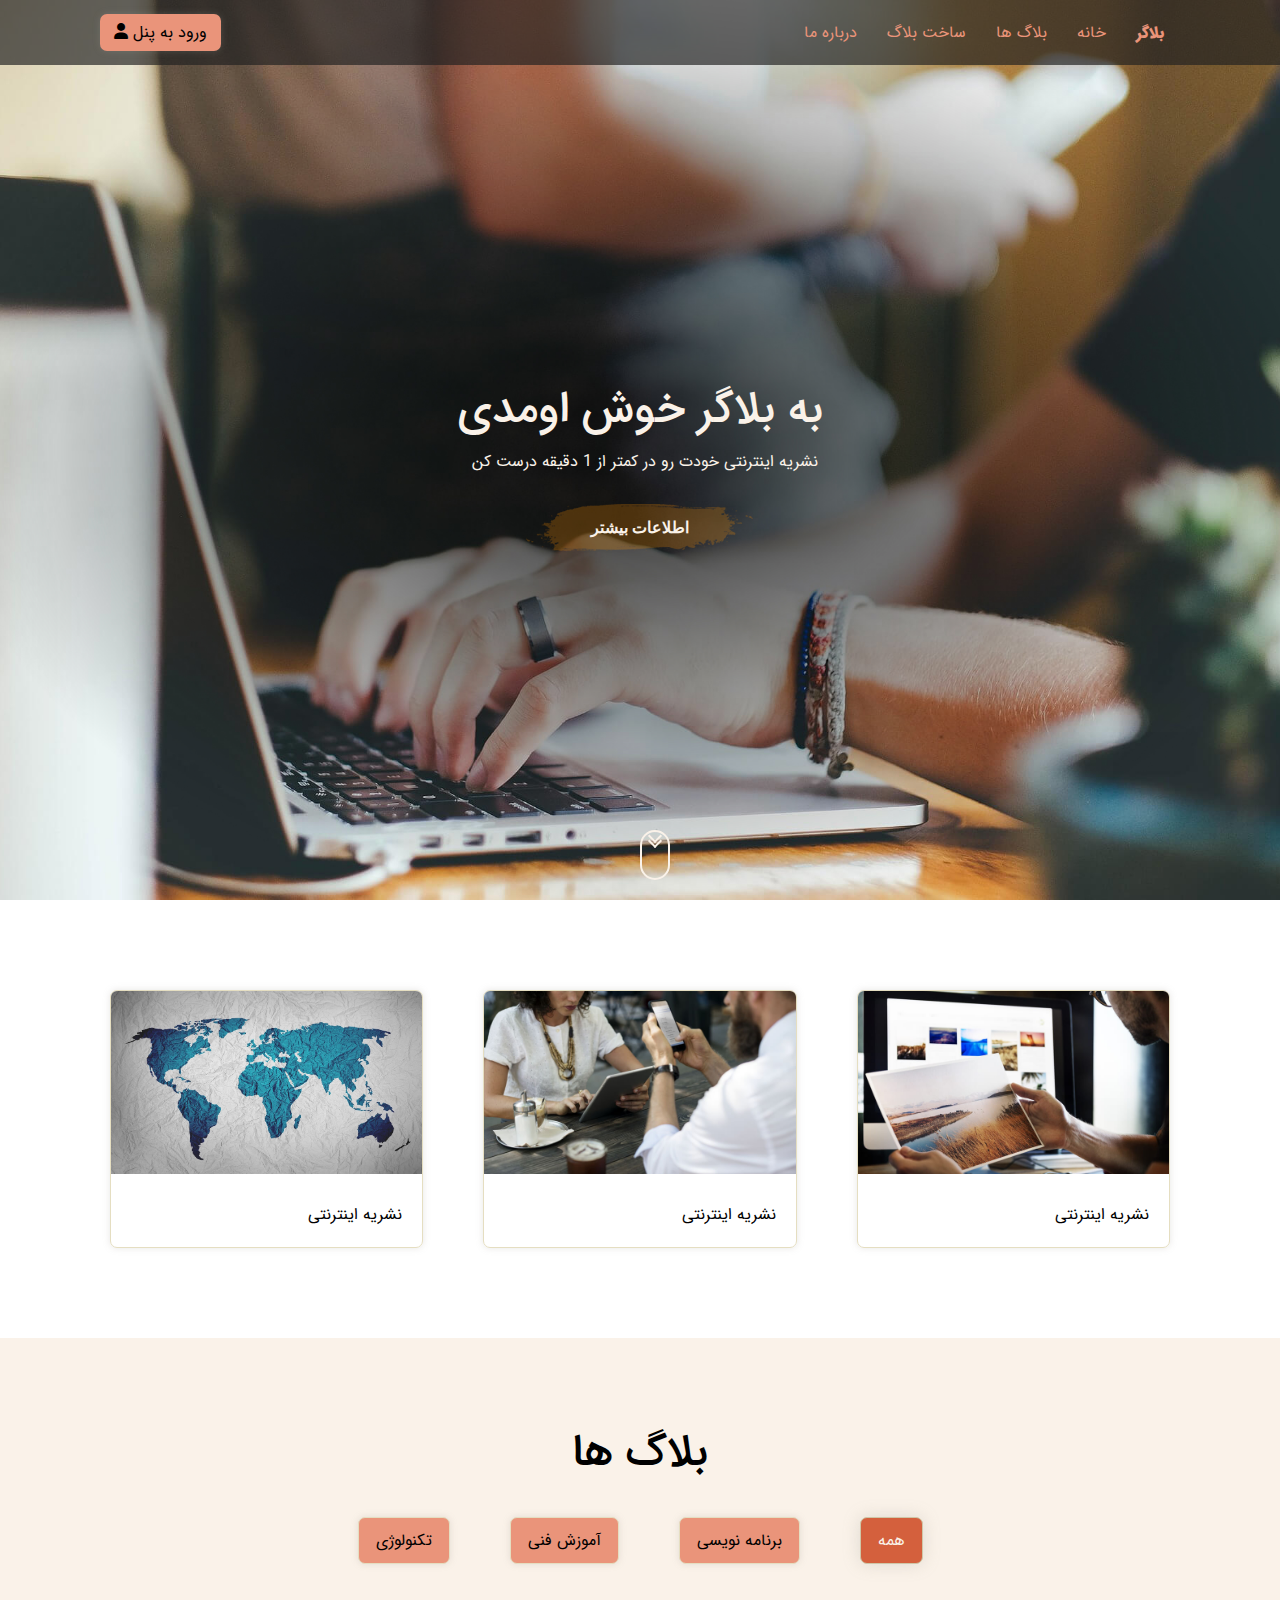
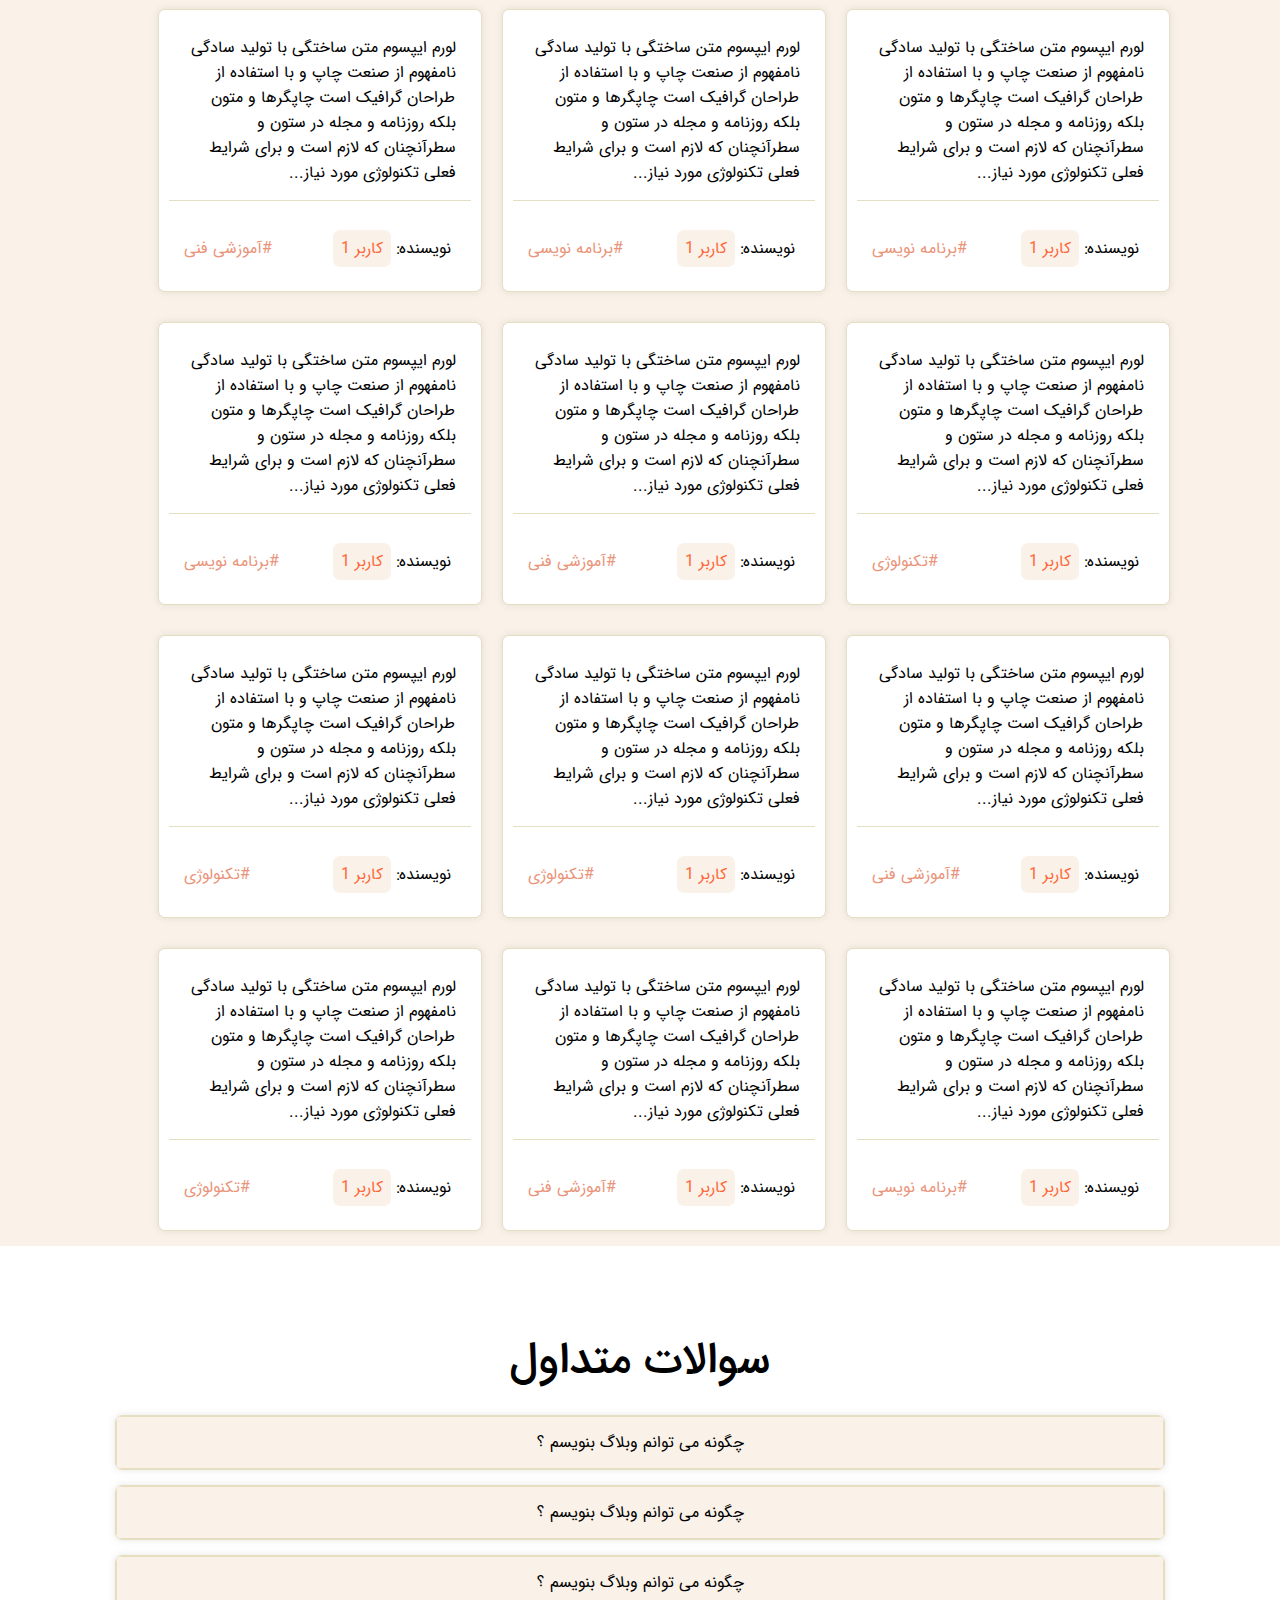
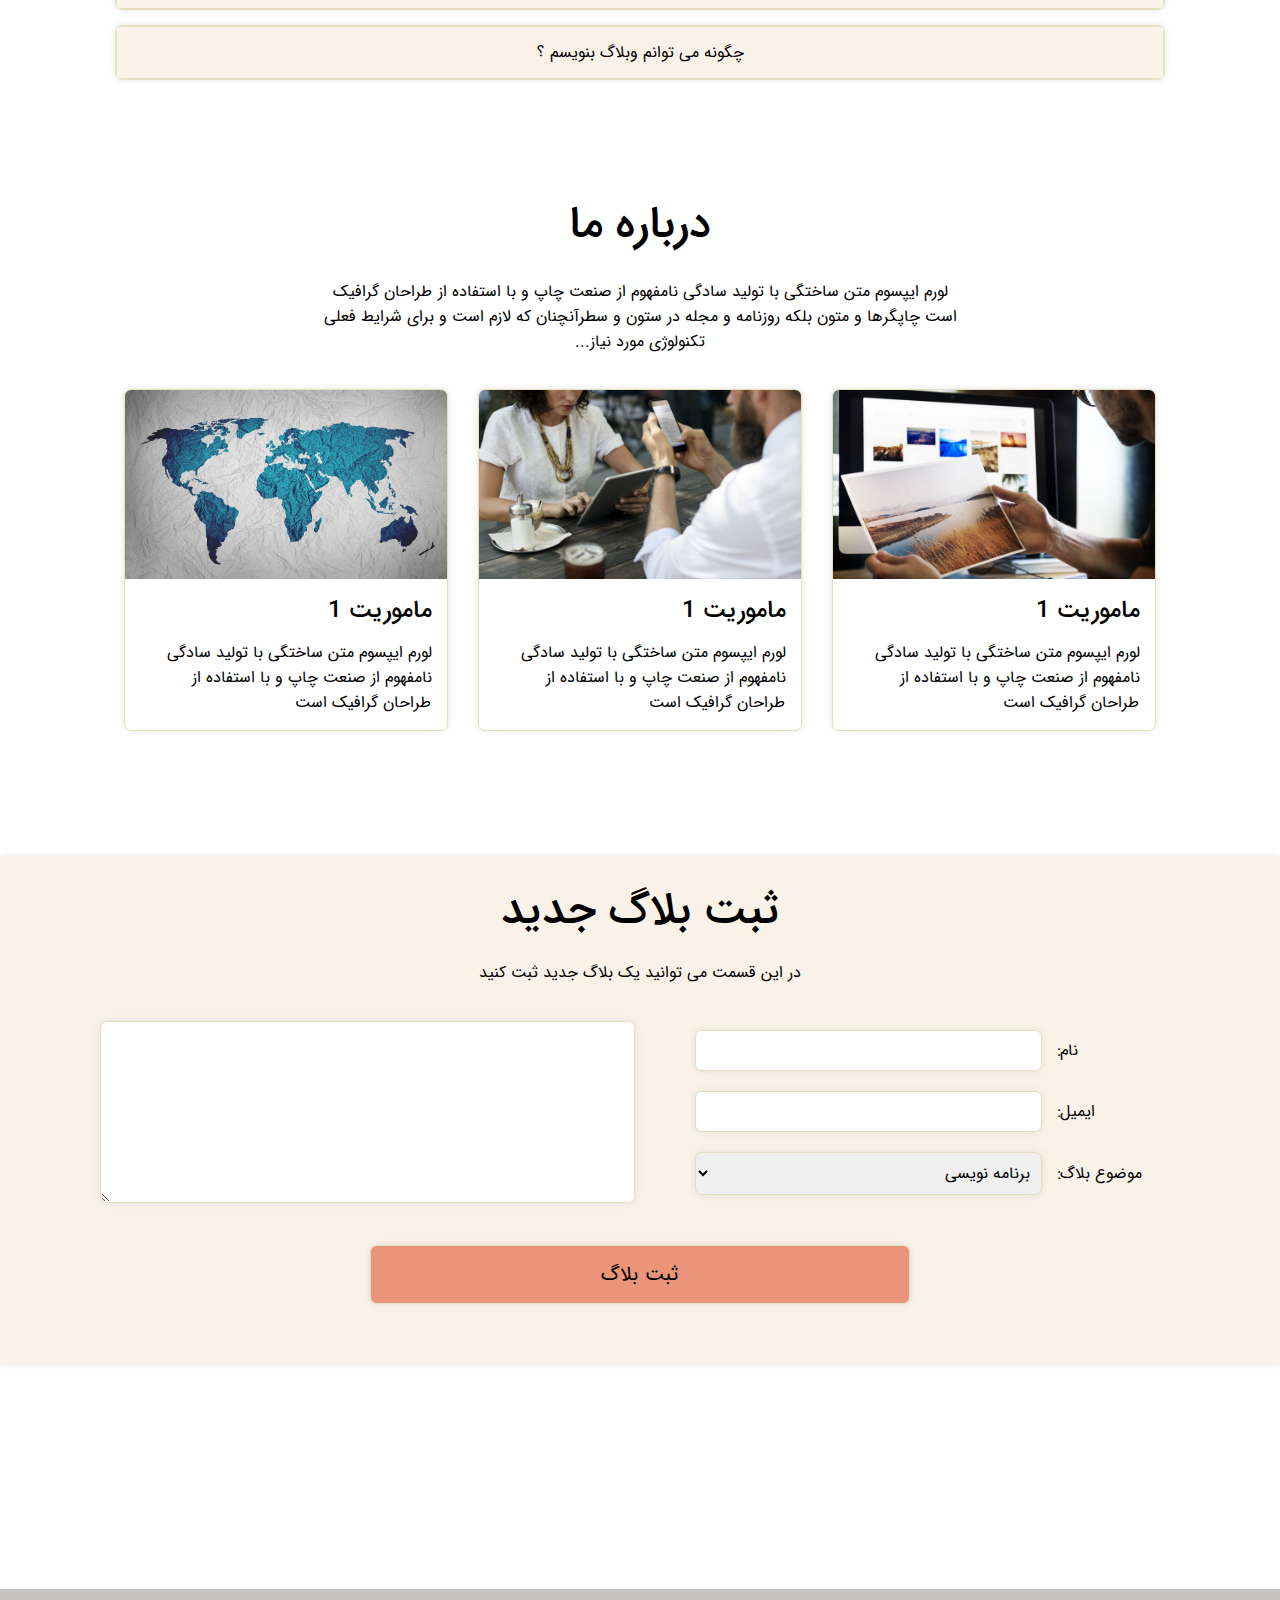
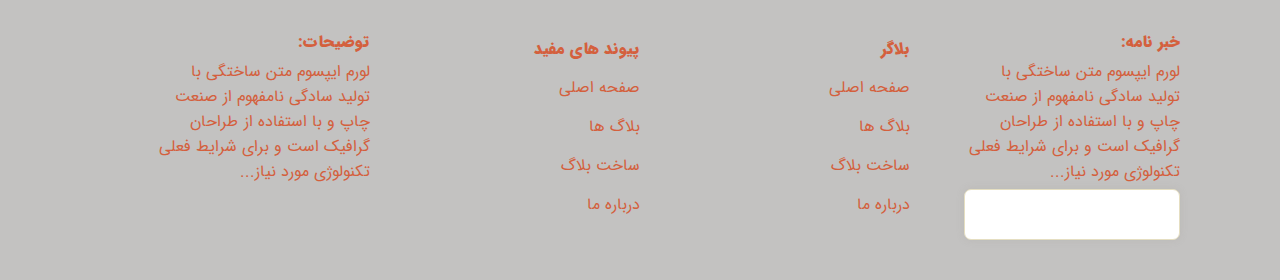
==== commit 46c0a480: "blogger page" ====
--- a/Assets/index.html
+++ b/Assets/index.html
@@ -331,7 +331,7 @@
                                 <option value="technology">تکنولوژی</option>
                             </select>
                         </div>
-                        <textarea name="comment" id="newblog-comment" rows="7"></textarea>
+                        <textarea name="comment" id="newblog-comment" rows="6"></textarea>
                     </div>
                     <button type="submit">ثبت بلاگ</button>
                 </form>
@@ -346,7 +346,7 @@
                 <div class="col">
                     <b>خبر نامه:</b>
                     <p>لورم ایپسوم متن ساختگی با تولید سادگی نامفهوم از صنعت چاپ و با استفاده از طراحان گرافیک است
-                        چاپگرها و متون بلکه روزنامه و مجله در ستون و سطرآنچنان که لازم است و برای شرایط فعلی تکنولوژی
+                        و برای شرایط فعلی تکنولوژی
                         مورد نیاز...</p>
                     <input type="text">
                 </div>
@@ -371,13 +371,12 @@
                 <div class="col">
                     <b>توضیحات:</b>
                     <p>لورم ایپسوم متن ساختگی با تولید سادگی نامفهوم از صنعت چاپ و با استفاده از طراحان گرافیک است
-                        چاپگرها و متون بلکه روزنامه و مجله در ستون و سطرآنچنان که لازم است و برای شرایط فعلی تکنولوژی
+                        و برای شرایط فعلی تکنولوژی
                         مورد نیاز...</p>
                 </div>
             </div>
         </div>
     </footer>
-    <script src="./javascript/isotope.pkgd.min.js"></script>
     <script src="./javascript/scripts.js"></script>
 </body>
 
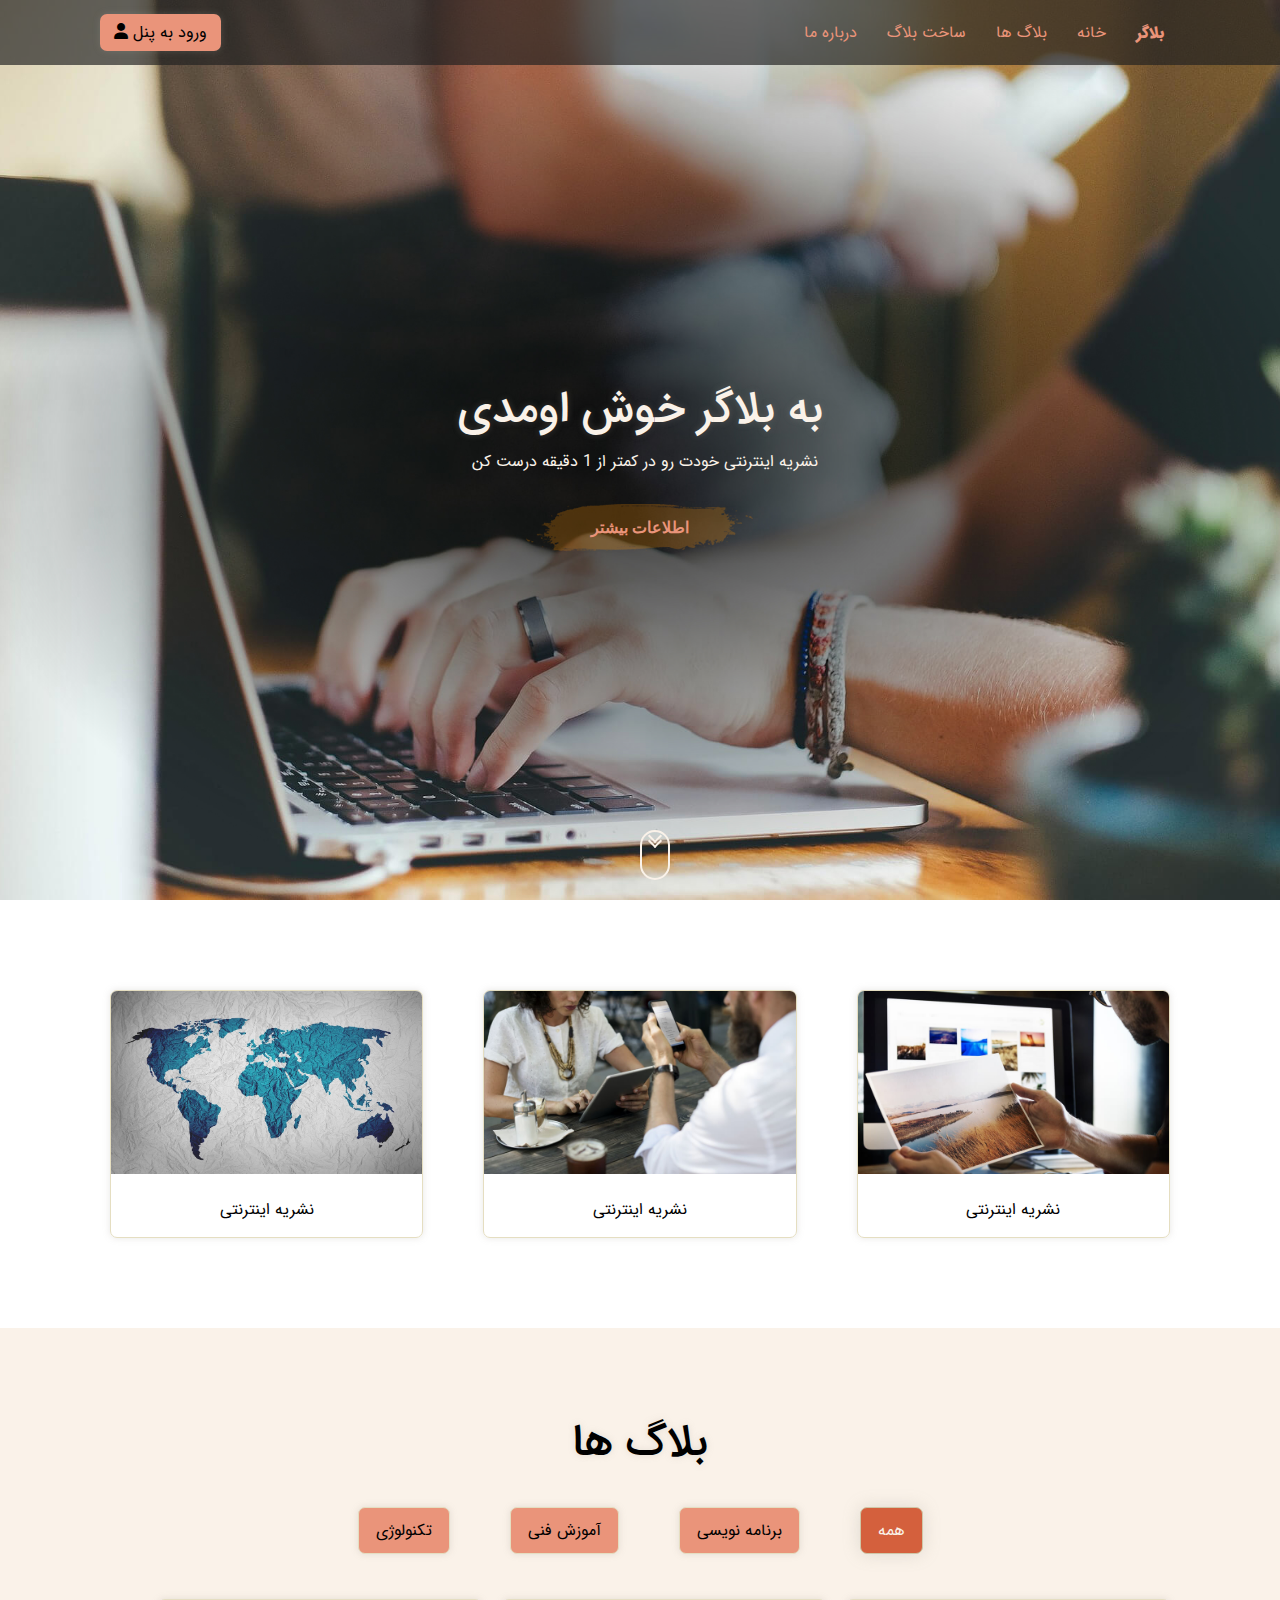
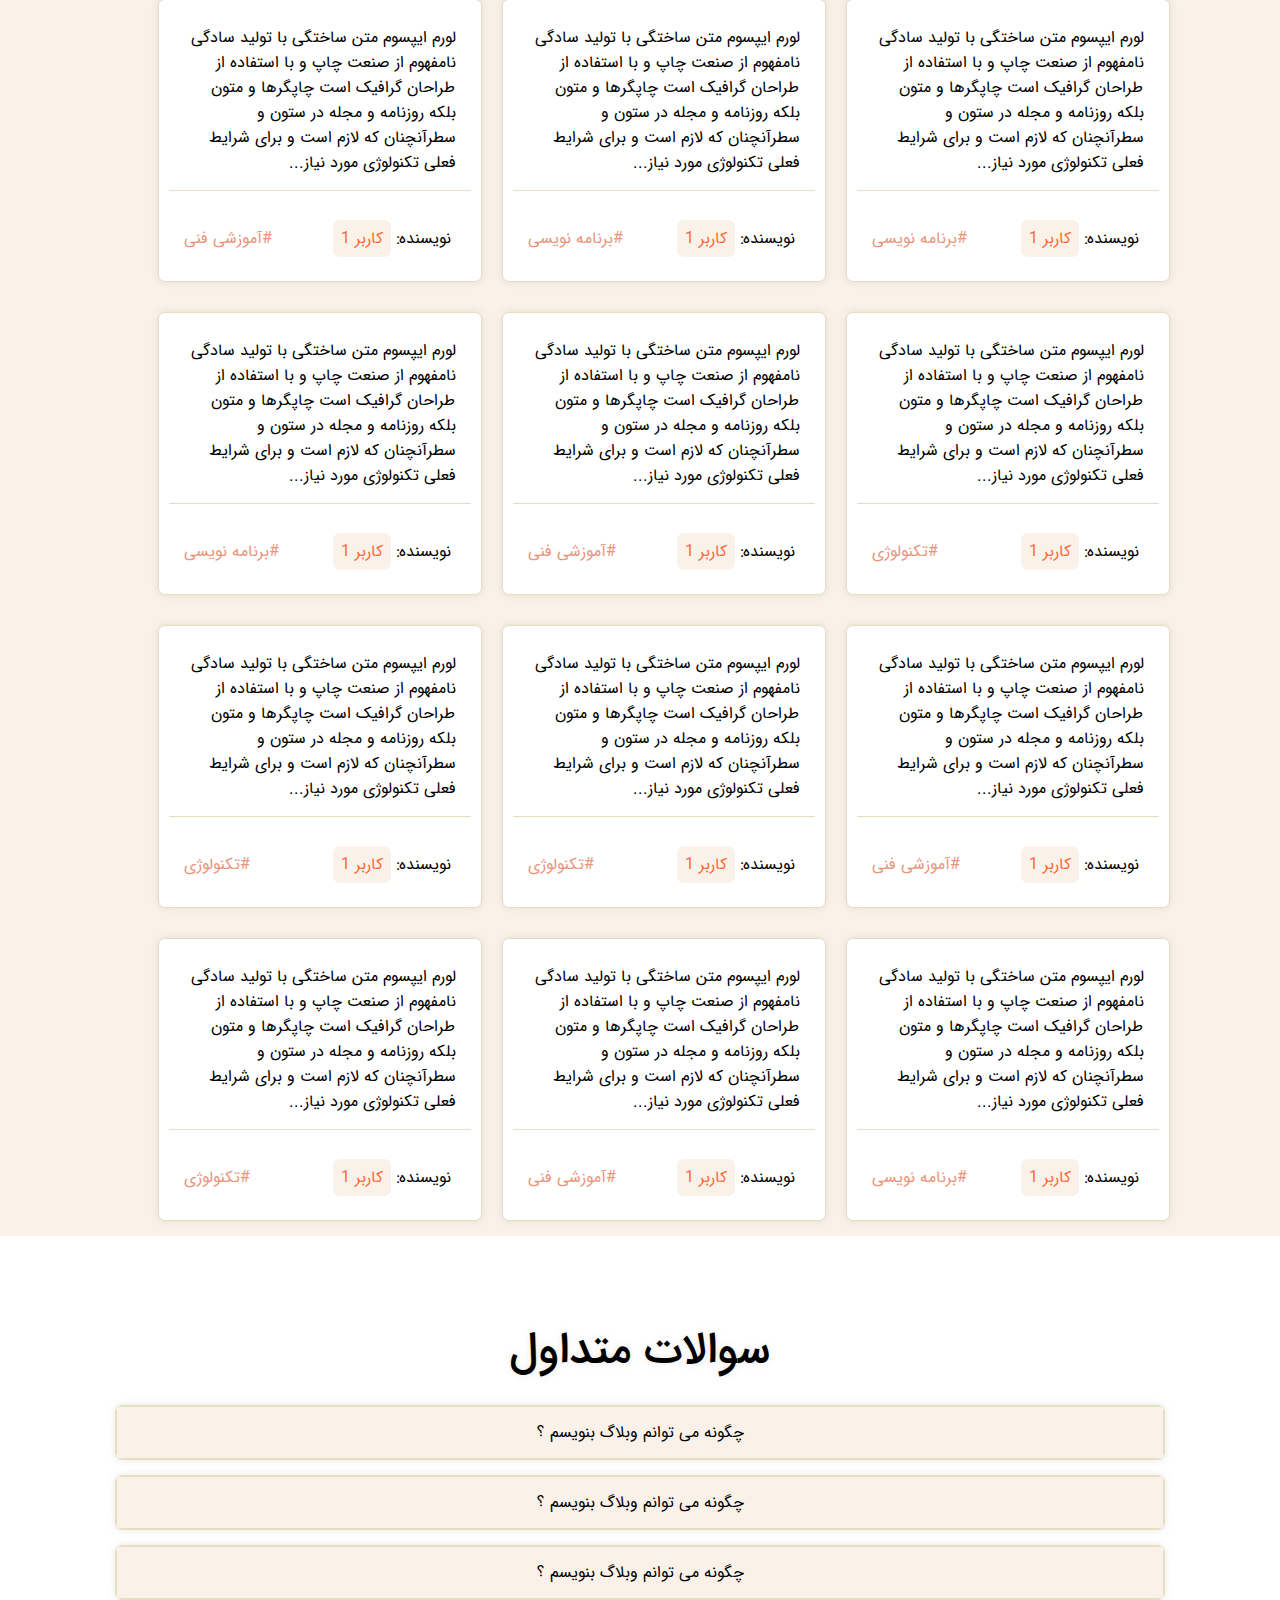
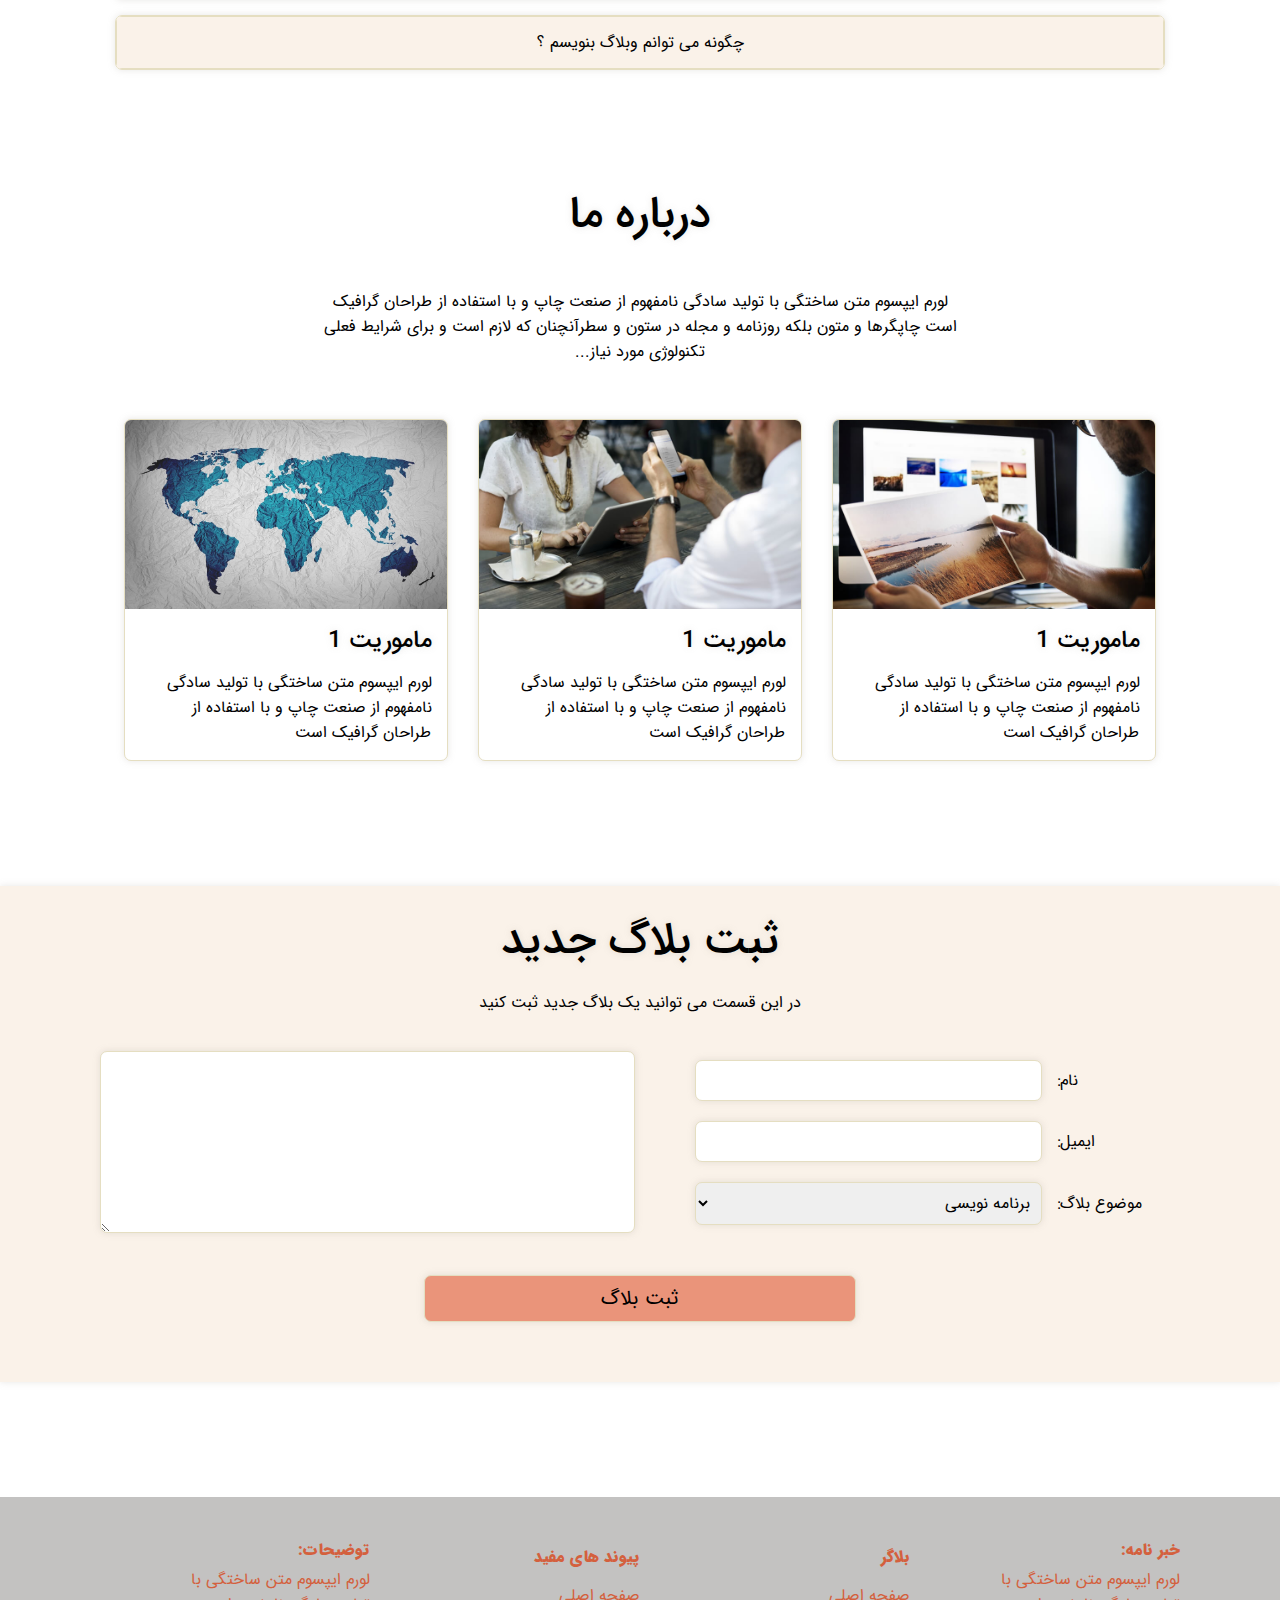
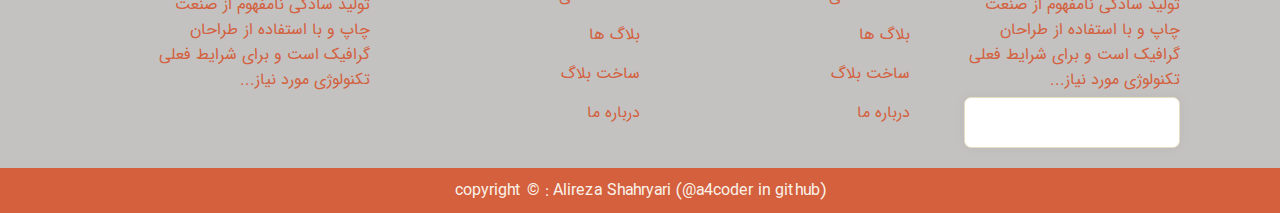
==== commit 01032757: "24may last commit" ====
--- a/Assets/index.html
+++ b/Assets/index.html
@@ -337,7 +337,7 @@
                 </form>
             </div>
         </section>
-        <br><br><br><br><br><br><br><br><br>
+        <br><br><br>
     </main>
 
     <footer id="footer" class="padding-x">
@@ -377,6 +377,10 @@
             </div>
         </div>
     </footer>
+    <div id="copyright"
+        style="text-align: center; padding: 10px; background-color: var(--hover); color: var(--secondary--color)">
+        copyright © : Alireza
+        Shahryari (@a4coder in github)</div>
     <script src="./javascript/scripts.js"></script>
 </body>
 
--- a/Assets/css/home.css
+++ b/Assets/css/home.css
@@ -86,7 +86,7 @@
   background-repeat: no-repeat;
   background-position: left center;
   outline: none;
-  color: var(--secondary--color);
+  color: var(--primary--color);
   border: none;
   padding: 14px 65px 14px 65px;
   cursor: pointer;
@@ -187,7 +187,7 @@
   width: 100%;
 }
 
-#feature .feature-box .feature-body {
+#feature .feature-box .feature-body p{
   padding: 15px;
   text-align: center;
 }
@@ -278,6 +278,8 @@
   padding: 10px;
   text-align: right;
   cursor: pointer;
+  overflow: hidden;
+  text-overflow: ellipsis;
 }
 
 .blog-box .card-caption {
@@ -350,8 +352,8 @@
 
 #about .about-caption {
   width: 60%;
-  margin: auto;
   padding: 20px 0;
+  margin: 20px auto;
 }
 
 .about-container {
@@ -460,8 +462,8 @@
 }
 
 #newblog button {
-  width: 50%;
-  padding: 13px;
+  width: 40%;
+  padding: 7px 13px;
   margin: 40px 0;
   border: 1px solid var(--border);
   box-shadow: var(--boxshadow);
@@ -483,7 +485,8 @@
 #footer {
   background-color: #c3c2c1;
   padding-top: 40px;
-  padding-bottom: 40px;
+  padding-bottom: 20px;
+  margin-top: 40px;
 }
 
 #footer .columns {
--- a/Assets/css/style.css
+++ b/Assets/css/style.css
@@ -70,6 +70,26 @@
 
 .margin-t {
   margin-top: 80px;
+}
+
+h1,
+h2,
+h3,
+h4,
+h5,
+h6 {
+  text-shadow: var(--boxshadow);
+}
+
+/* / / / / / / / / / / / / / / / / / / / / / / */
+
+@media screen and (max-width: 1127px) {
+  /* / / / blugs section / / /  */
+
+  #blogs-container .blog-box {
+    width: 48%;
+    margin: 15px auto;
+  }
 }
 
 @media screen and (max-width: 768px) {
@@ -205,8 +225,7 @@
   }
   /* / / / footer section / / / */
   #footer {
-    padding-top: 20px;
-    padding-bottom: 20px;
+    padding: 20px;
   }
 
   #footer .columns {
@@ -217,5 +236,55 @@
   #footer .columns .col {
     flex-basis: 50%;
     padding: 10px;
-  }
-}
+    margin-bottom: 20px;
+  }
+}
+
+@media screen and (max-width: 576px) {
+  body {
+    font-size: 12px;
+  }
+
+  /*/ / /  header section / / /*/
+
+  #hero {
+    padding: 0;
+    margin: 0;
+  }
+
+  #hero .wellcome h1 {
+    font-weight: 600;
+    font-size: 1.2rem;
+    padding: 0;
+    margin: 0;
+  }
+
+  #hero .wellcome p {
+    padding: 10px 0 0 0;
+    margin: 10px 0 0 0;
+
+    font-size: 0.8rem;
+  }
+
+  /*/ / /  feature section / / /*/
+
+  #feature .feature-box .feature-body p {
+    padding: 5px;
+  }
+
+  /* / / / footer section / / / */
+  #footer {
+    padding: 20px;
+  }
+
+  #footer .columns {
+    display: flex;
+    flex-wrap: wrap;
+  }
+
+  #footer .columns .col {
+    flex-basis: 100%;
+    padding: 10px;
+    margin-bottom: 20px;
+  }
+}
